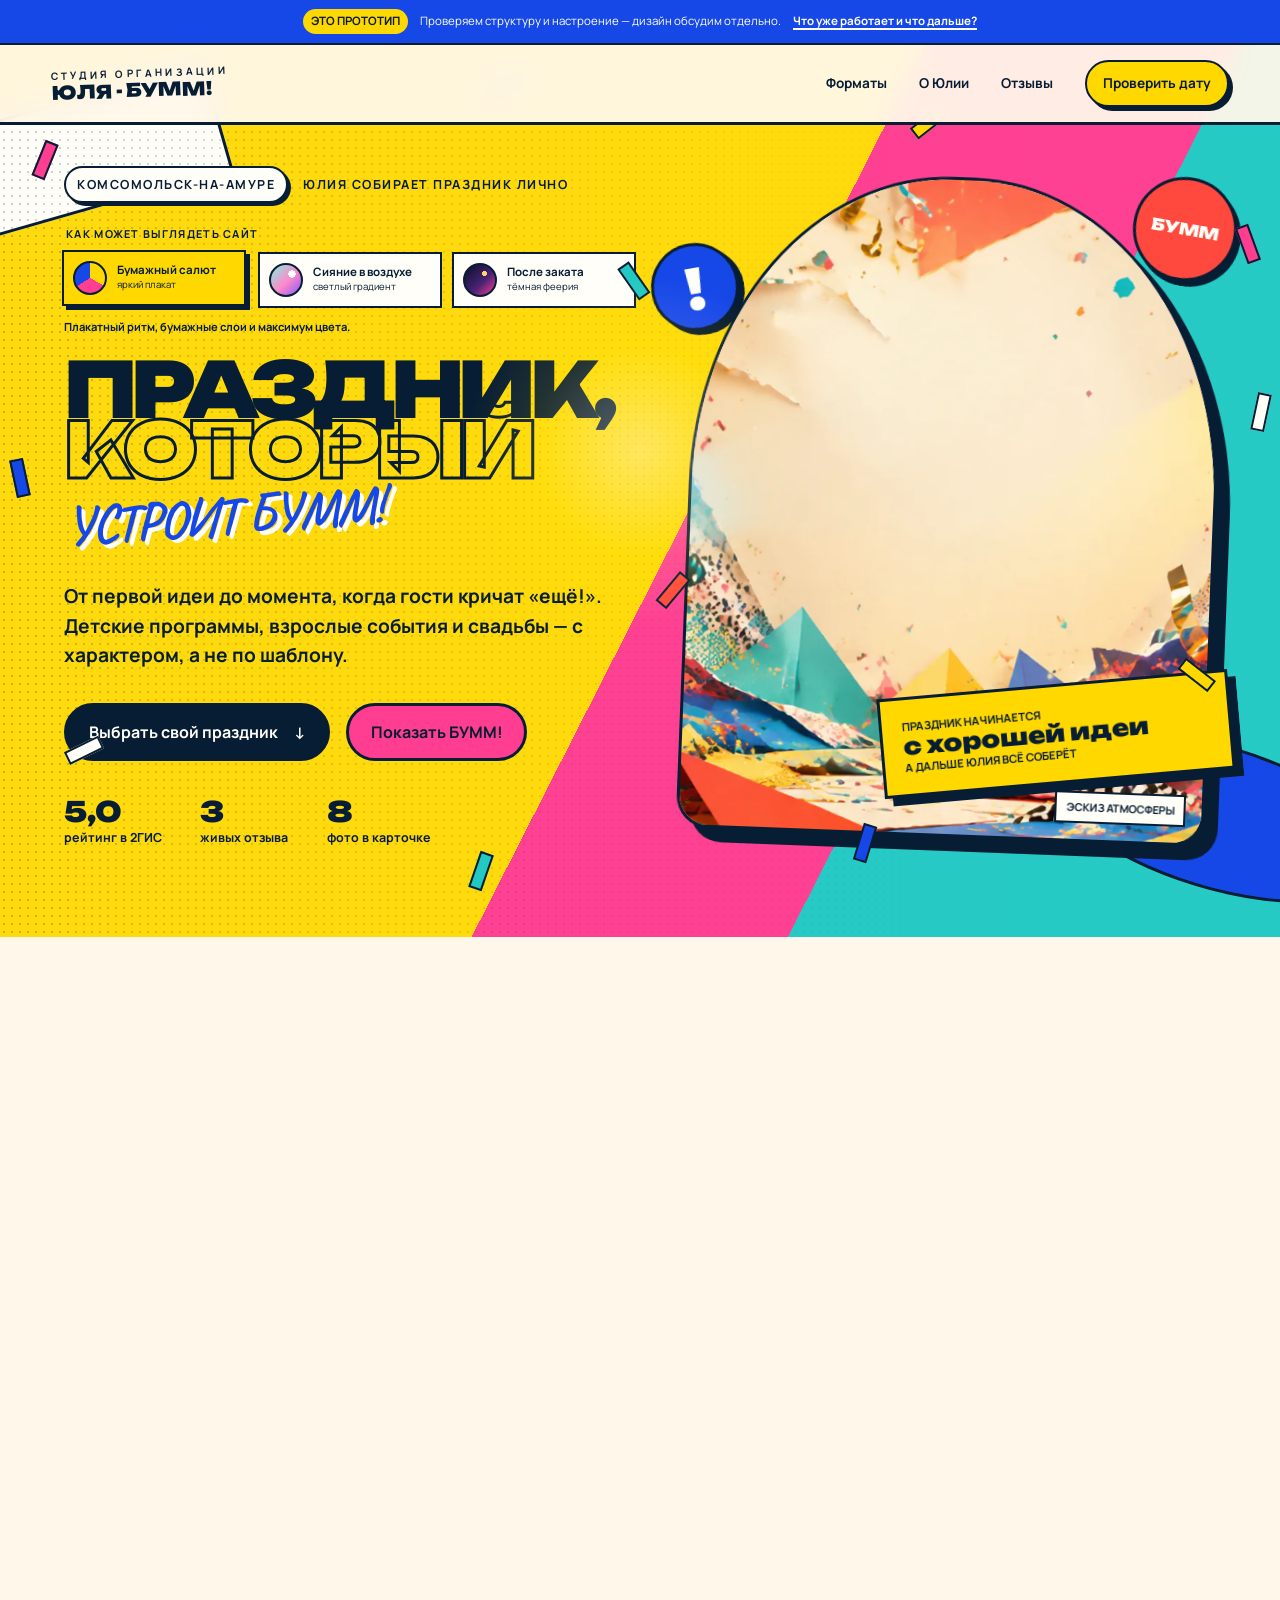
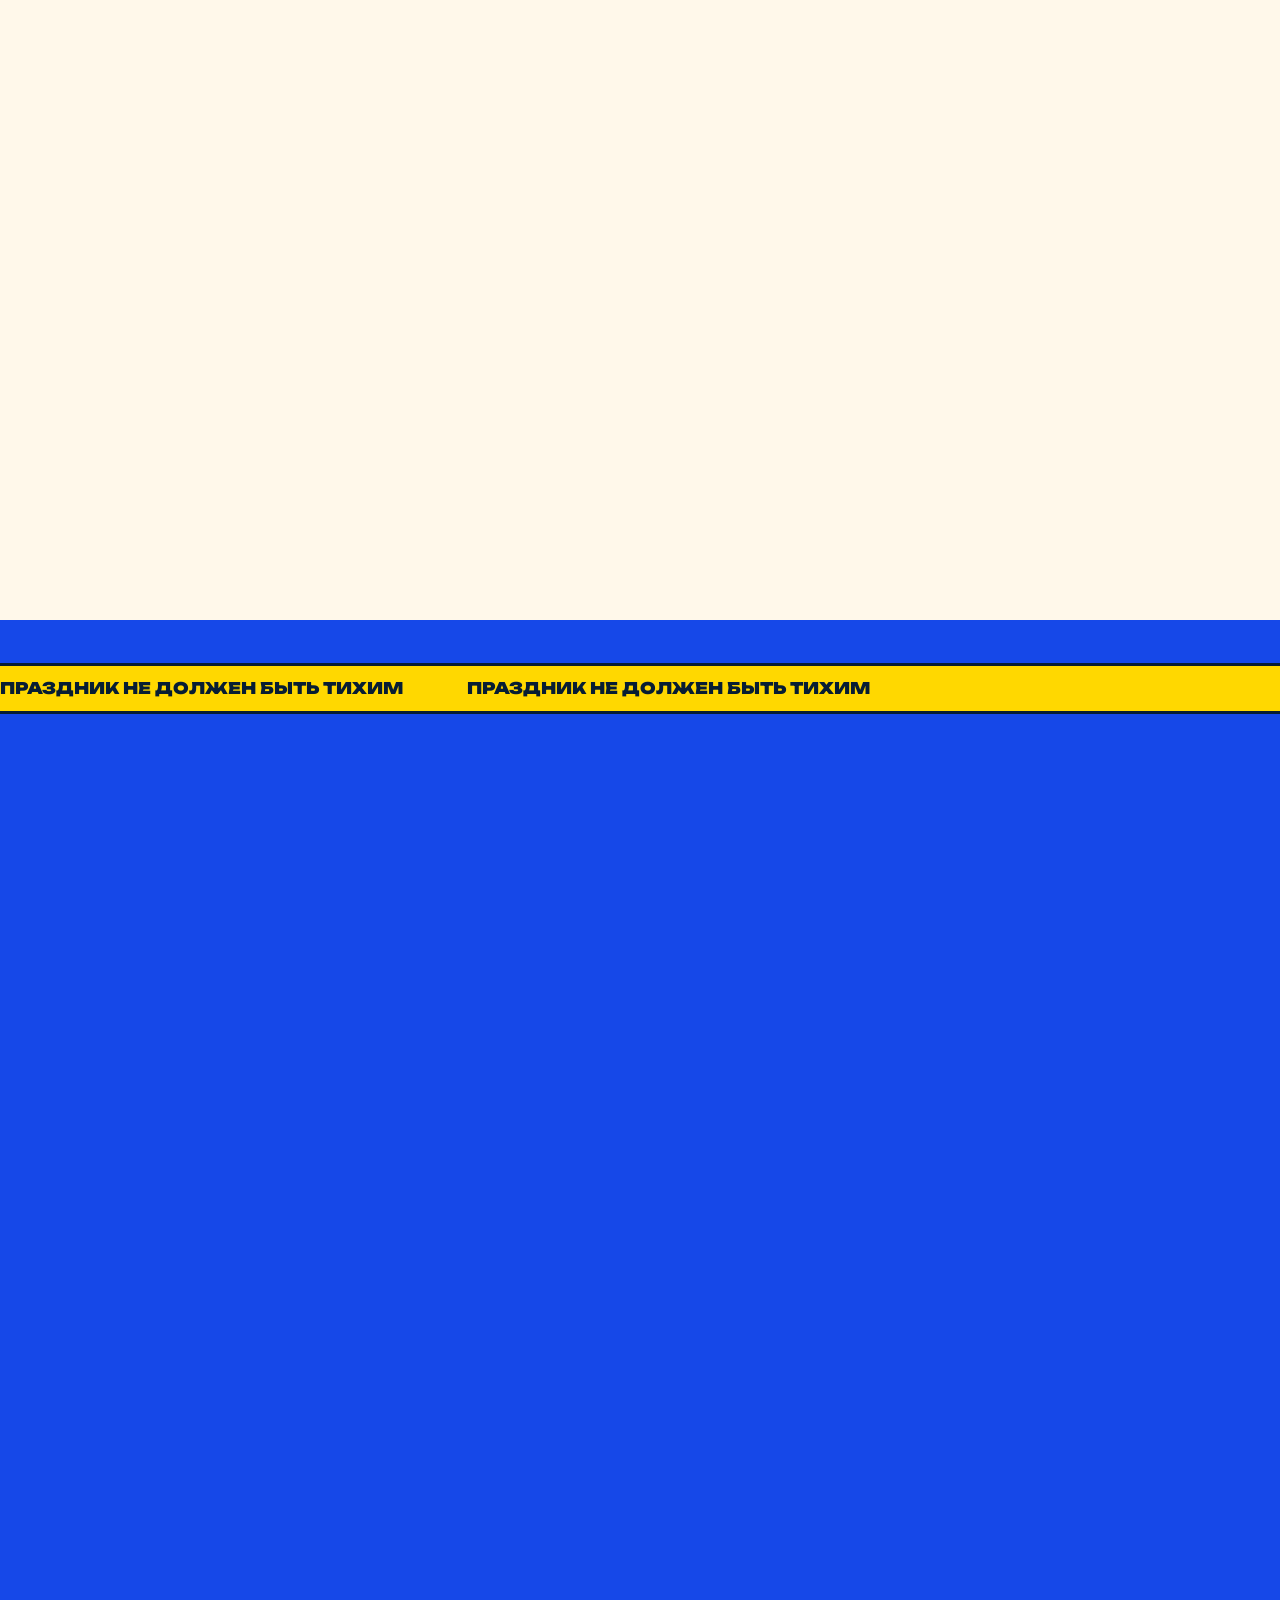
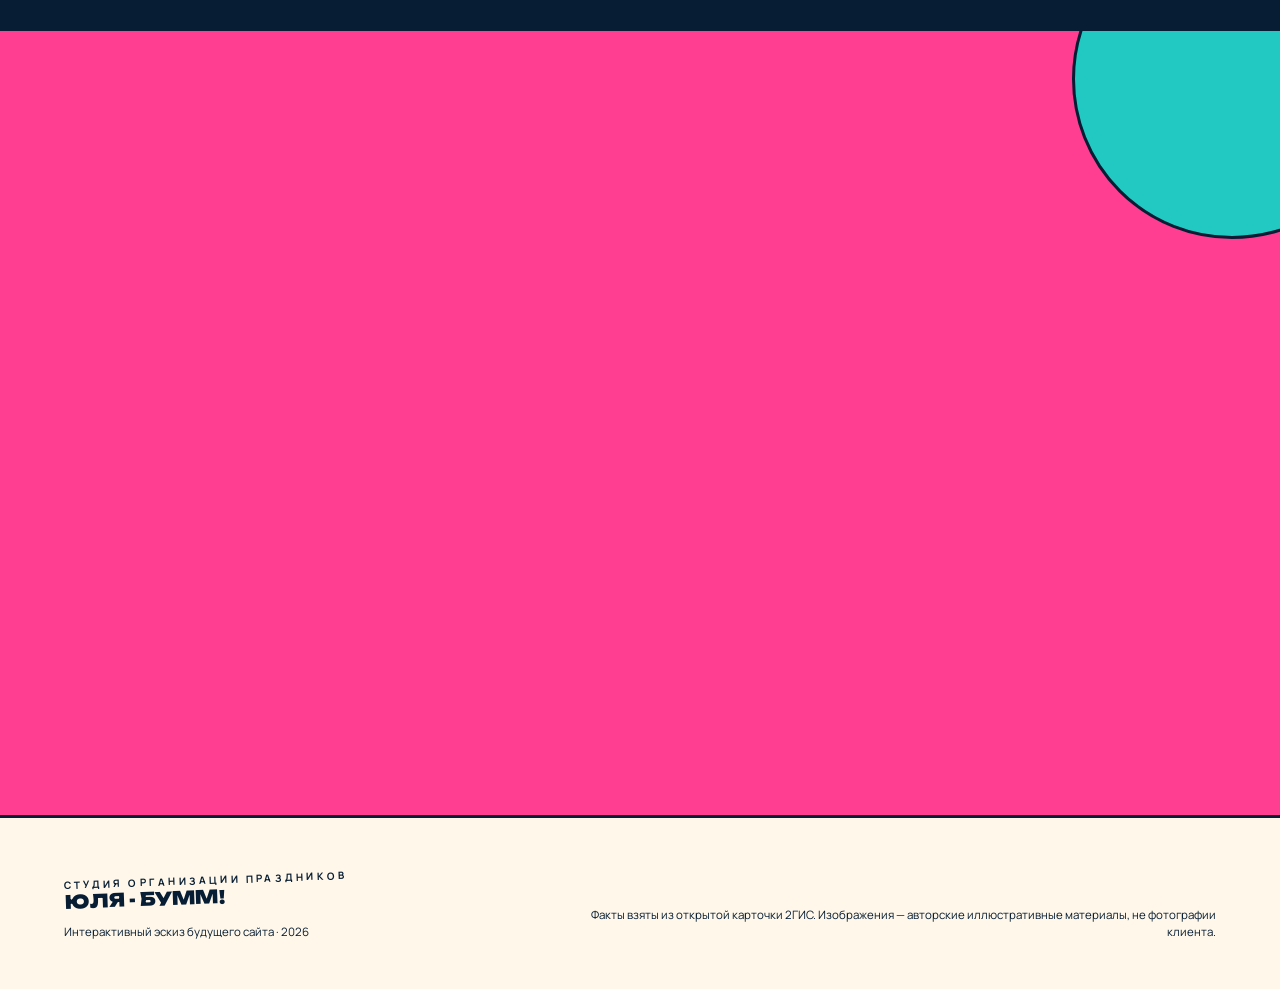
==== julia-site-preview.html @ 2442c6d6 "docs: include named prototype source" ====
<!doctype html>
<html lang="ru">
<head>
  <meta charset="utf-8">
  <meta name="viewport" content="width=device-width, initial-scale=1">
  <meta name="description" content="Яркий интерактивный эскиз сайта студии организации праздников «Юля - Бумм!» в Комсомольске-на-Амуре.">
  <meta name="theme-color" content="#ffd800">
  <meta http-equiv="Content-Security-Policy" content="default-src 'self'; script-src 'self'; style-src 'self'; img-src 'self' data:; font-src 'self'; connect-src 'none'; object-src 'none'; base-uri 'none'; form-action 'none'">
  <title>Юля - Бумм! — интерактивный эскиз сайта</title>
  <link rel="icon" href="assets/images/favicon.svg" type="image/svg+xml">
  <link rel="stylesheet" href="assets/site-preview.css">
  <script src="assets/site-preview.js" defer></script>
</head>
<body data-theme="boom">
  <a class="skip-link" href="#main">К содержанию</a>
  <div class="cursor-light" aria-hidden="true"></div>

  <aside class="prototype-ribbon" aria-label="Статус проекта">
    <strong>Это прототип</strong>
    <span>Проверяем структуру и настроение — дизайн обсудим отдельно.</span>
    <button type="button" data-prototype-open>Что уже работает и что дальше?</button>
  </aside>

  <header class="site-header" data-header>
    <a class="wordmark" href="#top" aria-label="Юля - Бумм! — на главную">
      <span>СТУДИЯ ОРГАНИЗАЦИИ</span>
      <strong>ЮЛЯ - БУММ!</strong>
    </a>
    <button class="menu-toggle" type="button" aria-expanded="false" aria-controls="site-menu" data-menu-toggle>
      <span class="menu-toggle-label">Меню</span>
      <span class="menu-toggle-icon" aria-hidden="true"></span>
    </button>
    <nav class="site-nav" id="site-menu" aria-label="Основное меню" data-menu>
      <a href="#formats">Форматы</a>
      <a href="#julia">О Юлии</a>
      <a href="#reviews">Отзывы</a>
      <a class="nav-cta" href="#request">Проверить дату</a>
    </nav>
  </header>

  <main id="main">
    <section class="hero" id="top" aria-labelledby="page-title">
      <div class="hero-noise" aria-hidden="true"></div>
      <div class="ambient-confetti" aria-hidden="true">
        <i></i><i></i><i></i><i></i><i></i><i></i><i></i><i></i><i></i><i></i><i></i><i></i>
      </div>
      <div class="hero-copy">
        <p class="eyebrow"><span>Комсомольск-на-Амуре</span> Юлия собирает праздник лично</p>
        <fieldset class="style-picker" aria-describedby="style-picker-note">
          <legend>Как может выглядеть сайт</legend>
          <div class="style-picker-buttons">
            <button type="button" data-theme-choice="boom" aria-pressed="true">
              <i class="style-swatch style-swatch-boom" aria-hidden="true"></i>
              <span><b>Бумажный салют</b><small>яркий плакат</small></span>
            </button>
            <button type="button" data-theme-choice="aurora" aria-pressed="false">
              <i class="style-swatch style-swatch-aurora" aria-hidden="true"></i>
              <span><b>Сияние в воздухе</b><small>светлый градиент</small></span>
            </button>
            <button type="button" data-theme-choice="midnight" aria-pressed="false">
              <i class="style-swatch style-swatch-midnight" aria-hidden="true"></i>
              <span><b>После заката</b><small>тёмная феерия</small></span>
            </button>
          </div>
          <p id="style-picker-note" data-theme-note>Плакатный ритм, бумажные слои и максимум цвета.</p>
        </fieldset>
        <h1 id="page-title">
          <span>Праздник,</span>
          <span class="hero-outline">который</span>
          <em>устроит БУММ!</em>
        </h1>
        <p class="hero-lead">От первой идеи до момента, когда гости кричат «ещё!». Детские программы, взрослые события и свадьбы — с характером, а не по шаблону.</p>
        <div class="hero-actions">
          <a class="button button-dark" href="#formats">Выбрать свой праздник <span aria-hidden="true">↓</span></a>
          <button class="button button-pop" type="button" data-confetti>Показать БУММ!</button>
        </div>
        <dl class="hero-proof" aria-label="Коротко о студии">
          <div><dt>5,0</dt><dd>рейтинг в 2ГИС</dd></div>
          <div><dt>3</dt><dd>живых отзыва</dd></div>
          <div><dt>8</dt><dd>фото в карточке</dd></div>
        </dl>
      </div>

      <div class="hero-stage tilt" aria-label="Визуальный образ будущего сайта">
        <div class="hero-image-wrap">
          <img src="assets/images/celebration-hero.webp" alt="Яркая авторская композиция с конфетти, светом и праздничными декорациями" width="1800" height="1000" fetchpriority="high">
          <span class="photo-note">эскиз атмосферы</span>
        </div>
        <div class="burst burst-one" aria-hidden="true">!</div>
        <div class="burst burst-two" aria-hidden="true">БУММ</div>
        <div class="ticket">
          <span>Праздник начинается</span>
          <strong>с хорошей идеи</strong>
          <small>а дальше Юлия всё соберёт</small>
        </div>
      </div>
    </section>

    <section class="party-lab section-pad" id="formats" aria-labelledby="formats-title">
      <div class="section-intro reveal">
        <p class="chapter">01 / Один простой выбор</p>
        <h2 id="formats-title">Что <em>празднуем?</em></h2>
        <p>Не нужно изучать бесконечный каталог. Сначала выбираем повод — и сразу видим подходящий сценарий.</p>
      </div>

      <div class="party-tabs reveal" role="tablist" aria-label="Выберите формат события">
        <button id="tab-kids" type="button" role="tab" aria-selected="true" aria-controls="party-panel" data-party="kids">Детский праздник</button>
        <button id="tab-adults" type="button" role="tab" aria-selected="false" aria-controls="party-panel" data-party="adults">Взрослое событие</button>
        <button id="tab-wedding" type="button" role="tab" aria-selected="false" aria-controls="party-panel" data-party="wedding">Свадьба</button>
      </div>

      <article class="party-panel reveal" id="party-panel" role="tabpanel" tabindex="0" aria-labelledby="tab-kids">
        <div class="party-visual tilt">
          <img data-party-image src="assets/images/feature-catalogs-programs.webp" alt="Три сказочные сцены праздничных программ для детей" width="1200" height="800" loading="lazy">
          <span class="scribble" data-party-sticker>Вау с первой минуты</span>
        </div>
        <div class="party-copy">
          <p class="party-number" aria-hidden="true">01</p>
          <p class="eyebrow" data-party-kicker>Для детей и подростков</p>
          <h3 data-party-title>Герой приходит — комната меняется</h3>
          <p data-party-text>Подберём образ и программу под возраст, пространство и темперамент компании. В отзывах особенно вспоминают энергичную программу с Соником и появление Бамблби.</p>
          <ul data-party-list>
            <li>аниматор и персонаж</li>
            <li>игровой сценарий</li>
            <li>фото живых эмоций</li>
          </ul>
          <a class="text-link" href="#request">Хочу обсудить такой праздник <span aria-hidden="true">↗</span></a>
        </div>
      </article>
    </section>

    <section class="formats section-pad" aria-labelledby="services-title">
      <div class="tape tape-blue" aria-hidden="true"><span>ПРАЗДНИК НЕ ДОЛЖЕН БЫТЬ ТИХИМ</span><span>ПРАЗДНИК НЕ ДОЛЖЕН БЫТЬ ТИХИМ</span></div>
      <div class="section-intro reveal">
        <p class="chapter">02 / Можно начать отсюда</p>
        <h2 id="services-title">Три входа. <em>Один БУММ.</em></h2>
      </div>
      <div class="format-grid">
        <article class="format-card format-card-blue reveal">
          <span class="format-index">А</span>
          <p class="format-label">Детям и подросткам</p>
          <h3>Анимационные программы</h3>
          <p>Персонажи, игры и динамика, которую подстраивают под возраст и компанию.</p>
          <a href="#request" aria-label="Обсудить анимационную программу">Обсудить <span aria-hidden="true">→</span></a>
        </article>
        <article class="format-card format-card-pink reveal">
          <span class="format-index">Б</span>
          <p class="format-label">Взрослым</p>
          <h3>Дни рождения и события</h3>
          <p>Атмосфера, ведущий, фотозона, развлечения — всё складывается вокруг ваших гостей.</p>
          <a href="#request" aria-label="Обсудить взрослое событие">Обсудить <span aria-hidden="true">→</span></a>
        </article>
        <article class="format-card format-card-yellow reveal">
          <span class="format-index">В</span>
          <p class="format-label">Для двоих и семьи</p>
          <h3>Свадьбы и регистрации</h3>
          <p>Организация с нуля, детали по референсам и спокойствие в день события.</p>
          <a href="#request" aria-label="Обсудить свадьбу или регистрацию">Обсудить <span aria-hidden="true">→</span></a>
        </article>
      </div>
    </section>

    <section class="spotlight section-pad" aria-labelledby="mimes-title">
      <div class="spotlight-art reveal tilt">
        <img src="assets/images/feature-mimes.webp" alt="Два мима встречают гостей в ярком праздничном пространстве" width="1536" height="1024" loading="lazy">
        <span class="spotlight-caption">здесь появятся реальные кадры Юлии</span>
      </div>
      <div class="spotlight-copy reveal">
        <p class="chapter">Уже есть в публичном прайсе</p>
        <h2 id="mimes-title">Гости ещё заходят — <em>шоу уже началось</em></h2>
        <p>Мимы встречают гостей, задают настроение и превращают ожидание начала в часть события.</p>
        <div class="price-tag" aria-label="Стоимость от восьми до десяти тысяч рублей">
          <span>Мимы · атмосферные артисты</span>
          <strong>8–10 тыс.</strong>
        </div>
        <small>Цена взята из карточки 2ГИС и не является публичной офертой.</small>
        <a class="button button-light" href="#request">Спросить про мимов</a>
      </div>
    </section>

    <section class="julia section-pad" id="julia" aria-labelledby="julia-title">
      <div class="julia-copy reveal">
        <p class="chapter">03 / Человек за праздником</p>
        <h2 id="julia-title">Юлия держит детали. <em>Вы проживаете момент.</em></h2>
        <p class="julia-lead">По отзывам клиентов, Юлия помогает собрать событие от первой идеи: подобрать площадку и оформление, развлечения и команду — а в важный день оставить заказчику только приятное волнение.</p>
        <div class="julia-tags" aria-label="Направления работы">
          <span>детские праздники</span>
          <span>свадьбы</span>
          <span>выездные регистрации</span>
          <span>взрослые события</span>
        </div>
      </div>
      <figure class="julia-photo reveal tilt">
        <img src="assets/images/feature-trust-people.webp" alt="Иллюстративный коллаж команды организаторов и артистов" width="1200" height="800" loading="lazy">
        <figcaption>В финальном сайте этот кадр заменим настоящей фотографией Юлии и команды.</figcaption>
      </figure>
    </section>

    <section class="reviews section-pad" id="reviews" aria-labelledby="reviews-title">
      <div class="reviews-head reveal">
        <p class="chapter">04 / Говорят гости</p>
        <h2 id="reviews-title"><span>5,0</span> — когда всё сложилось</h2>
        <a class="text-link" href="https://2gis.ru/komsomolsk-on-amur/search/%D0%9E%D1%80%D0%B3%D0%B0%D0%BD%D0%B8%D0%B7%D0%B0%D1%86%D0%B8%D1%8F%20%D0%B4%D0%B5%D1%82%D1%81%D0%BA%D0%B8%D1%85%20%D0%BF%D1%80%D0%B0%D0%B7%D0%B4%D0%BD%D0%B8%D0%BA%D0%BE%D0%B2/attributeId/70000201006748186/firm/70000001116105078/137.077978%2C50.58515?m=137.07716%2C50.58533%2F18.51" target="_blank" rel="noreferrer">Открыть карточку в 2ГИС <span aria-hidden="true">↗</span></a>
      </div>
      <div class="review-track">
        <blockquote class="review review-yellow reveal">
          <p>Юлия помогла собрать юбилей целиком: от фотозоны и угощения до развлечений. Получилось душевно и необычно.</p>
          <footer>Пересказ отзыва Валентины · август 2026</footer>
        </blockquote>
        <blockquote class="review review-cyan reveal">
          <p>На детском празднике были вовлечены и дети, и взрослые. Особенно запомнились Соник и Бамблби.</p>
          <footer>Пересказ отзыва Елены · август 2026</footer>
        </blockquote>
        <blockquote class="review review-pink reveal">
          <p>Свадьбу организовали с нуля и внимательно собрали детали по референсам — ожидание совпало с реальностью.</p>
          <footer>Пересказ отзыва Марии · август 2026</footer>
        </blockquote>
      </div>
    </section>

    <section class="request section-pad" id="request" aria-labelledby="request-title">
      <div class="request-copy reveal">
        <p class="chapter">Финал — без длинной анкеты</p>
        <h2 id="request-title">Есть дата? <em>Давайте устроим БУММ!</em></h2>
        <p>Четыре коротких поля — и Юлия уже понимает, с чего начать разговор.</p>
        <address>
          <strong>«Юля - Бумм!»</strong><br>
          Студия организации праздников<br>
          Советская улица, 5 · 2 этаж<br>
          Комсомольск-на-Амуре<br>
          <span>Приём по предварительной записи</span>
        </address>
      </div>

      <form class="request-form reveal" data-request-form>
        <div class="field field-wide">
          <label for="request-event">Что празднуем?</label>
          <select id="request-event" name="event" required>
            <option value="">Выберите событие</option>
            <option>Детский праздник</option>
            <option>День рождения или взрослое событие</option>
            <option>Свадьба или выездная регистрация</option>
            <option>Другое событие</option>
          </select>
        </div>
        <div class="field">
          <label for="request-date">Когда?</label>
          <input id="request-date" name="date" type="date" required>
        </div>
        <div class="field">
          <label for="request-name">Как вас зовут?</label>
          <input id="request-name" name="name" type="text" autocomplete="name" placeholder="Имя" minlength="2" maxlength="80" required>
        </div>
        <div class="field field-wide">
          <label for="request-contact">Куда ответить?</label>
          <input id="request-contact" name="contact" type="text" autocomplete="tel" placeholder="Телефон или мессенджер" minlength="5" maxlength="120" required>
        </div>
        <button class="submit-boom field-wide" type="submit">
          <span>Показать, как отправится заявка</span>
          <b aria-hidden="true">БУММ!</b>
        </button>
        <p class="form-note field-wide">Это интерактивный эскиз: данные никуда не отправляются. Рабочий контакт подключим после согласования.</p>
      </form>
    </section>
  </main>

  <footer class="site-footer">
    <div>
      <a class="wordmark wordmark-footer" href="#top"><span>СТУДИЯ ОРГАНИЗАЦИИ ПРАЗДНИКОВ</span><strong>ЮЛЯ - БУММ!</strong></a>
      <p>Интерактивный эскиз будущего сайта · 2026</p>
    </div>
    <p>Факты взяты из открытой карточки 2ГИС. Изображения — авторские иллюстративные материалы, не фотографии клиента.</p>
  </footer>

  <dialog class="success-dialog" data-success-dialog aria-labelledby="success-title">
    <button class="dialog-close" type="button" aria-label="Закрыть" data-dialog-close>×</button>
    <span class="dialog-burst" aria-hidden="true">БУММ!</span>
    <h2 id="success-title">Вот так заявка прилетит Юлии</h2>
    <p data-success-text></p>
    <p class="dialog-note">Сейчас это демонстрация — отправки нет. После подключения контакта здесь будет настоящее подтверждение.</p>
    <button class="button button-dark" type="button" data-dialog-done>Понятно, класс!</button>
  </dialog>

  <dialog class="prototype-dialog" data-prototype-dialog aria-labelledby="prototype-title">
    <button class="dialog-close" type="button" aria-label="Закрыть пояснение о прототипе" data-prototype-close>×</button>
    <p class="prototype-kicker">Чтобы было с чего начать разговор</p>
    <h2 id="prototype-title">Это не готовый сайт. Это <em>живой прототип.</em></h2>
    <p class="prototype-main-note"><strong>Самое главное:</strong> дизайн, шрифты, цвета, фотографии и форма кнопок ещё будут обсуждаться отдельно. Пока придерживаемся этих трёх праздничных направлений, чтобы смотреть не на пустой лист, а на понятные работающие примеры.</p>
    <div class="prototype-columns">
      <section aria-labelledby="prototype-ready-title">
        <h3 id="prototype-ready-title">Уже можно попробовать</h3>
        <ul>
          <li>три разных арт-направления;</li>
          <li>выбор формата праздника;</li>
          <li>основные услуги, история Юлии и отзывы;</li>
          <li>адаптивное меню и анимации;</li>
          <li>пример короткой заявки.</li>
        </ul>
      </section>
      <section aria-labelledby="prototype-next-title">
        <h3 id="prototype-next-title">Ещё нужно сделать</h3>
        <ul>
          <li>настоящие логотип, фотографии и тексты Юлии;</li>
          <li>каталог артистов и профили каждого артиста;</li>
          <li>каталог программ и полные карточки услуг;</li>
          <li>живой календарь свободных дат;</li>
          <li>рабочая отправка заявок и подключение мессенджеров;</li>
          <li>административная панель, аналитика и SEO.</li>
        </ul>
      </section>
    </div>
    <button class="button button-dark prototype-continue" type="button" data-prototype-continue>Понятно — смотреть прототип</button>
  </dialog>
</body>
</html>
---- assets/site-preview.css ----
@font-face {
  font-family: 'Boom Display';
  src: url('./fonts/unbounded-900.ttf') format('truetype');
  font-weight: 900;
  font-style: normal;
  font-display: swap;
}

@font-face {
  font-family: 'Boom Sans';
  src: url('./fonts/manrope-400.ttf') format('truetype');
  font-weight: 400;
  font-style: normal;
  font-display: swap;
}

@font-face {
  font-family: 'Boom Sans';
  src: url('./fonts/manrope-700.ttf') format('truetype');
  font-weight: 700;
  font-style: normal;
  font-display: swap;
}

@font-face {
  font-family: 'Boom Hand';
  src: url('./fonts/caveat-700.ttf') format('truetype');
  font-weight: 700;
  font-style: normal;
  font-display: swap;
}

@font-face {
  font-family: 'Boom Serif';
  src: url('./fonts/cormorant-700.ttf') format('truetype');
  font-weight: 700;
  font-style: normal;
  font-display: swap;
}

:root {
  --ink: #071d33;
  --paper: #fff8ea;
  --yellow: #ffd800;
  --pink: #ff3d91;
  --red: #ff493f;
  --blue: #1648e8;
  --cyan: #22c9c3;
  --white: #fffef8;
  --line: 3px solid var(--ink);
  --shadow: 8px 8px 0 var(--ink);
  --container: 92rem;
  --notice-height: 2.8rem;
  color-scheme: light;
}

*,
*::before,
*::after {
  box-sizing: border-box;
}

html {
  scroll-behavior: smooth;
  scroll-padding-top: 6rem;
  overflow-x: hidden;
}

body {
  margin: 0;
  min-width: 20rem;
  overflow-x: hidden;
  color: var(--ink);
  background: var(--paper);
  font-family: 'Boom Sans', 'Segoe UI', sans-serif;
  font-size: 1rem;
  line-height: 1.55;
  text-rendering: optimizeLegibility;
  transition: color 480ms ease, background-color 480ms ease;
}

body.menu-open {
  overflow: hidden;
}

button,
input,
select {
  color: inherit;
  font: inherit;
}

button,
a {
  -webkit-tap-highlight-color: transparent;
}

button {
  cursor: pointer;
}

a {
  color: inherit;
}

img {
  display: block;
  max-width: 100%;
}

:focus-visible {
  outline: 4px solid var(--white);
  box-shadow: 0 0 0 7px var(--ink);
  outline-offset: 3px;
}

.skip-link {
  position: fixed;
  z-index: 999;
  top: 1rem;
  left: 1rem;
  padding: 0.8rem 1rem;
  border: var(--line);
  background: var(--white);
  font-weight: 700;
  transform: translateY(-180%);
}

.skip-link:focus {
  transform: none;
}

.cursor-light {
  position: fixed;
  z-index: 150;
  top: 0;
  left: 0;
  width: 22rem;
  height: 22rem;
  border-radius: 50%;
  background: radial-gradient(circle, rgba(255,255,255,0.34), rgba(255,216,0,0.12) 42%, transparent 70%);
  pointer-events: none;
  transform: translate3d(calc(var(--pointer-x, 50vw) - 50%), calc(var(--pointer-y, 50vh) - 50%), 0);
  mix-blend-mode: screen;
  transition: opacity 180ms ease;
}

.prototype-ribbon {
  position: fixed;
  z-index: 120;
  top: 0;
  left: 0;
  display: flex;
  width: 100%;
  height: var(--notice-height);
  align-items: center;
  justify-content: center;
  gap: 0.75rem;
  padding: 0.35rem clamp(1rem, 4vw, 4.5rem);
  border-bottom: 2px solid var(--ink);
  color: var(--white);
  background: var(--blue);
  font-size: 0.72rem;
  text-align: center;
}

.prototype-ribbon strong {
  padding: 0.2rem 0.5rem;
  border-radius: 999px;
  color: var(--ink);
  background: var(--yellow);
  text-transform: uppercase;
}

.prototype-ribbon button {
  padding: 0;
  border: 0;
  color: inherit;
  background: transparent;
  font-weight: 700;
  text-decoration: underline;
  text-decoration-thickness: 2px;
  text-underline-offset: 0.2rem;
}

.site-header {
  position: fixed;
  z-index: 100;
  top: var(--notice-height);
  left: 0;
  display: flex;
  width: 100%;
  min-height: 5rem;
  align-items: center;
  justify-content: space-between;
  gap: 2rem;
  padding: 0.65rem clamp(1rem, 4vw, 4.5rem);
  border-bottom: var(--line);
  background: rgba(255,248,234,0.94);
  backdrop-filter: blur(12px);
  transition: box-shadow 180ms ease, background-color 180ms ease;
}

.site-header.is-scrolled {
  background: rgba(255,248,234,0.98);
  box-shadow: 0 5px 0 rgba(7,29,51,0.14);
}

.wordmark {
  display: inline-flex;
  flex-direction: column;
  text-decoration: none;
  transform: rotate(-2deg);
}

.wordmark span {
  font-size: 0.63rem;
  font-weight: 700;
  letter-spacing: 0.32em;
}

.wordmark strong {
  font-family: 'Boom Display', sans-serif;
  font-size: clamp(0.8rem, 1.45vw, 1.2rem);
  line-height: 1;
}

.site-nav {
  display: flex;
  align-items: center;
  gap: clamp(1rem, 2.5vw, 2.5rem);
}

.site-nav a {
  font-size: 0.85rem;
  font-weight: 700;
  text-decoration: none;
}

.site-nav a:not(.nav-cta):hover {
  text-decoration: underline;
  text-decoration-thickness: 3px;
  text-underline-offset: 0.35rem;
}

.nav-cta {
  padding: 0.7rem 1rem;
  border: 2px solid var(--ink);
  border-radius: 999px;
  background: var(--yellow);
  box-shadow: 4px 4px 0 var(--ink);
}

.menu-toggle {
  display: none;
  border: 0;
  background: transparent;
  font-weight: 700;
}

.hero {
  position: relative;
  isolation: isolate;
  display: grid;
  min-height: min(62rem, 100svh);
  grid-template-columns: minmax(0, 1.04fr) minmax(22rem, 0.96fr);
  gap: clamp(1.5rem, 4vw, 5rem);
  align-items: center;
  padding: clamp(10rem, 13vw, 12rem) clamp(1rem, 5vw, 5.5rem) clamp(4rem, 7vw, 7rem);
  overflow: hidden;
  background:
    linear-gradient(117deg, rgba(255,216,0,0.95) 0 54%, rgba(255,61,145,0.98) 54% 72%, rgba(34,201,195,0.98) 72%);
}

.hero::before,
.hero::after {
  position: absolute;
  z-index: -1;
  content: '';
  border: var(--line);
  background: var(--white);
}

.hero::before {
  top: 11%;
  left: -6rem;
  width: 20rem;
  height: 7rem;
  transform: rotate(-16deg);
}

.hero::after {
  right: -7rem;
  bottom: 3rem;
  width: 22rem;
  height: 9rem;
  border-radius: 50%;
  background: var(--blue);
  transform: rotate(17deg);
}

.hero-noise {
  position: absolute;
  z-index: -1;
  inset: 0;
  opacity: 0.22;
  background-image: radial-gradient(var(--ink) 0.7px, transparent 0.8px);
  background-size: 8px 8px;
  mask-image: linear-gradient(to right, #000, transparent 78%);
}

.ambient-confetti {
  position: absolute;
  inset: 0;
  pointer-events: none;
}

.hero-copy {
  position: relative;
  z-index: 2;
}

.eyebrow,
.chapter {
  margin: 0 0 1rem;
  font-size: 0.78rem;
  font-weight: 700;
  letter-spacing: 0.12em;
  text-transform: uppercase;
}

.hero .eyebrow span {
  display: inline-block;
  margin: 0 0.65rem 0.45rem 0;
  padding: 0.42rem 0.7rem;
  border: 2px solid var(--ink);
  border-radius: 999px;
  background: var(--white);
  box-shadow: 3px 3px 0 var(--ink);
}

.style-picker {
  max-width: 45rem;
  margin: 0 0 1.5rem;
  padding: 0;
  border: 0;
}

.style-picker legend {
  margin-bottom: 0.55rem;
  font-size: 0.68rem;
  font-weight: 700;
  letter-spacing: 0.12em;
  text-transform: uppercase;
}

.style-picker-buttons {
  display: grid;
  grid-template-columns: repeat(3, minmax(0, 1fr));
  gap: 0.6rem;
}

.style-picker-buttons button {
  display: grid;
  min-width: 0;
  grid-template-columns: 2.2rem minmax(0, 1fr);
  gap: 0.55rem;
  align-items: center;
  padding: 0.55rem;
  border: 2px solid var(--ink);
  background: var(--white);
  text-align: left;
  transition: transform 180ms ease, box-shadow 180ms ease, background-color 280ms ease;
}

.style-picker-buttons button[aria-pressed="true"] {
  background: var(--yellow);
  box-shadow: 4px 4px 0 var(--ink);
  transform: translate(-2px, -2px);
}

.style-swatch {
  display: block;
  width: 2.15rem;
  height: 2.15rem;
  border: 2px solid var(--ink);
  border-radius: 50%;
}

.style-swatch-boom {
  background: conic-gradient(var(--yellow) 0 33%, var(--pink) 33% 66%, var(--blue) 66%);
}

.style-swatch-aurora {
  background: radial-gradient(circle at 70% 30%, #fff 0 12%, transparent 13%), linear-gradient(135deg, #87f0e5, #ff87c8 55%, #805bff);
}

.style-swatch-midnight {
  background: radial-gradient(circle at 65% 28%, #ffd46e 0 8%, transparent 9%), linear-gradient(135deg, #061027, #492373 58%, #ff3d91);
}

.style-picker-buttons b,
.style-picker-buttons small {
  display: block;
  overflow: hidden;
  text-overflow: ellipsis;
}

.style-picker-buttons b {
  font-size: 0.72rem;
  line-height: 1.15;
}

.style-picker-buttons small {
  margin-top: 0.14rem;
  font-size: 0.6rem;
  white-space: nowrap;
}

.style-picker > p {
  margin: 0.65rem 0 0;
  font-size: 0.7rem;
  font-weight: 700;
}

.hero h1 {
  max-width: 12ch;
  margin: 0;
  font-family: 'Boom Display', sans-serif;
  font-size: clamp(3.8rem, 6vw, 7rem);
  line-height: 0.78;
  letter-spacing: -0.075em;
  text-transform: uppercase;
}

.hero h1 > span,
.hero h1 > em {
  display: block;
}

.hero-outline {
  color: transparent;
  -webkit-text-stroke: 3px var(--ink);
}

.hero h1 em {
  width: max-content;
  max-width: 100%;
  padding: 0.22em 0.08em 0.16em 0;
  color: var(--blue);
  font-family: 'Boom Hand', cursive;
  font-size: 0.69em;
  font-style: normal;
  letter-spacing: -0.04em;
  line-height: 0.92;
  text-shadow: 4px 4px 0 var(--white);
  transform: rotate(-4deg);
}

.hero-lead {
  max-width: 41rem;
  margin: 2.1rem 0 0;
  font-size: clamp(1.06rem, 1.5vw, 1.3rem);
  font-weight: 700;
}

.hero-actions {
  display: flex;
  flex-wrap: wrap;
  gap: 1rem;
  margin-top: 2rem;
}

.button {
  display: inline-flex;
  min-height: 3.5rem;
  align-items: center;
  justify-content: center;
  gap: 1rem;
  padding: 0.85rem 1.35rem;
  border: var(--line);
  border-radius: 999px;
  font-weight: 700;
  text-align: center;
  text-decoration: none;
  transition: transform 160ms ease, box-shadow 160ms ease, background-color 160ms ease;
}

.button:hover {
  transform: translate(-3px, -3px);
  box-shadow: 6px 6px 0 var(--ink);
}

.button-dark {
  color: var(--white);
  background: var(--ink);
}

.button-pop {
  background: var(--pink);
}

.button-light {
  margin-top: 1.5rem;
  background: var(--white);
}

.hero-proof {
  display: flex;
  flex-wrap: wrap;
  gap: clamp(1.5rem, 3vw, 3rem);
  margin: 2.3rem 0 0;
}

.hero-proof div {
  display: grid;
  gap: 0.1rem;
}

.hero-proof dt {
  font-family: 'Boom Display', sans-serif;
  font-size: clamp(1.5rem, 2.2vw, 2.3rem);
  line-height: 1;
}

.hero-proof dd {
  margin: 0;
  font-size: 0.78rem;
  font-weight: 700;
}

.hero-stage {
  position: relative;
  z-index: 1;
  transform-style: preserve-3d;
}

.hero-image-wrap {
  position: relative;
  overflow: hidden;
  aspect-ratio: 4 / 5;
  border: var(--line);
  border-radius: 48% 48% 2rem 2rem;
  background: var(--white);
  box-shadow: 14px 14px 0 var(--ink);
  transform: rotate(2.2deg);
}

.hero-image-wrap img {
  width: 100%;
  height: 100%;
  object-fit: cover;
  transform: scale(1.12);
}

.photo-note,
.spotlight-caption {
  position: absolute;
  right: 1rem;
  bottom: 1rem;
  padding: 0.35rem 0.6rem;
  border: 2px solid var(--ink);
  background: var(--white);
  font-size: 0.68rem;
  font-weight: 700;
  text-transform: uppercase;
}

.ticket {
  position: absolute;
  z-index: 4;
  right: -3%;
  bottom: 8%;
  display: flex;
  width: min(22rem, 82%);
  flex-direction: column;
  padding: 1.1rem 1.25rem;
  border: var(--line);
  background: var(--yellow);
  box-shadow: var(--shadow);
  transform: rotate(-5deg) translateZ(30px);
}

.ticket span,
.ticket small {
  font-size: 0.7rem;
  font-weight: 700;
  text-transform: uppercase;
}

.ticket strong {
  font-family: 'Boom Display', sans-serif;
  font-size: clamp(1rem, 1.8vw, 1.65rem);
  line-height: 1.05;
}

.burst {
  position: absolute;
  z-index: 5;
  display: grid;
  place-items: center;
  border: var(--line);
  border-radius: 50%;
  color: var(--white);
  font-family: 'Boom Display', sans-serif;
  box-shadow: 5px 5px 0 var(--ink);
}

.burst-one {
  top: 10%;
  left: -7%;
  width: 5.5rem;
  height: 5.5rem;
  background: var(--blue);
  font-size: 3.5rem;
  transform: rotate(-10deg);
}

.burst-two {
  top: 0;
  right: -4%;
  width: 6.5rem;
  height: 6.5rem;
  background: var(--red);
  font-size: 1rem;
  transform: rotate(10deg);
}

.ambient-confetti i,
.fly-confetti {
  position: absolute;
  z-index: 3;
  display: block;
  width: 0.85rem;
  height: 2.4rem;
  border: 2px solid var(--ink);
  background: var(--white);
  transform: rotate(var(--rotate, 18deg));
  pointer-events: none;
}

.ambient-confetti i:nth-child(1) { top: 15%; left: 3%; --rotate: 22deg; background: var(--pink); }
.ambient-confetti i:nth-child(2) { top: 28%; left: 49%; --rotate: -35deg; background: var(--cyan); }
.ambient-confetti i:nth-child(3) { top: 11%; left: 72%; --rotate: 52deg; background: var(--yellow); }
.ambient-confetti i:nth-child(4) { top: 78%; left: 6%; --rotate: 64deg; background: var(--white); }
.ambient-confetti i:nth-child(5) { top: 88%; left: 67%; --rotate: 17deg; background: var(--blue); }
.ambient-confetti i:nth-child(6) { top: 24%; right: 2%; --rotate: -20deg; background: var(--pink); }
.ambient-confetti i:nth-child(7) { top: 61%; left: 52%; --rotate: 40deg; background: var(--red); }
.ambient-confetti i:nth-child(8) { top: 7%; left: 39%; --rotate: 70deg; background: var(--white); }
.ambient-confetti i:nth-child(9) { top: 70%; right: 6%; --rotate: -52deg; background: var(--yellow); }
.ambient-confetti i:nth-child(10) { top: 91%; left: 37%; --rotate: 19deg; background: var(--cyan); }
.ambient-confetti i:nth-child(11) { top: 49%; left: 1%; --rotate: -12deg; background: var(--blue); }
.ambient-confetti i:nth-child(12) { top: 42%; right: 1%; --rotate: 12deg; background: var(--white); }

.section-pad {
  padding: clamp(5rem, 9vw, 9rem) clamp(1rem, 5vw, 5.5rem);
}

.section-intro {
  max-width: 72rem;
  margin-bottom: clamp(2.5rem, 5vw, 5rem);
}

.section-intro h2,
.spotlight h2,
.julia h2,
.reviews h2,
.request h2 {
  margin: 0;
  font-family: 'Boom Display', sans-serif;
  font-size: clamp(2.7rem, 6vw, 6.8rem);
  line-height: 0.92;
  letter-spacing: -0.065em;
  text-transform: uppercase;
}

.section-intro h2 em,
.spotlight h2 em,
.julia h2 em,
.request h2 em {
  color: var(--pink);
  font-family: 'Boom Hand', cursive;
  font-style: normal;
  text-transform: none;
}

.section-intro > p:last-child {
  max-width: 49rem;
  margin: 1.35rem 0 0;
  font-size: clamp(1.05rem, 1.7vw, 1.35rem);
}

.party-lab {
  position: relative;
  background: var(--paper);
}

.party-tabs {
  display: flex;
  flex-wrap: wrap;
  gap: 0.85rem;
  margin-bottom: 2rem;
}

.party-tabs button {
  min-height: 3.5rem;
  padding: 0.75rem 1.2rem;
  border: var(--line);
  border-radius: 999px;
  background: var(--white);
  font-weight: 700;
  box-shadow: 4px 4px 0 var(--ink);
  transition: transform 150ms ease, background-color 150ms ease, color 150ms ease;
}

.party-tabs button[aria-selected="true"] {
  color: var(--white);
  background: var(--blue);
  transform: translate(-2px, -2px) rotate(-1deg);
  box-shadow: 7px 7px 0 var(--ink);
}

.party-panel {
  display: grid;
  max-width: var(--container);
  grid-template-columns: minmax(0, 1.12fr) minmax(20rem, 0.88fr);
  margin: auto;
  border: var(--line);
  background: var(--ink);
  box-shadow: 12px 12px 0 var(--pink);
}

.party-visual {
  position: relative;
  min-height: 38rem;
  overflow: hidden;
  border-right: var(--line);
}

.party-visual::after {
  position: absolute;
  inset: 0;
  content: '';
  background: linear-gradient(30deg, rgba(7,29,51,0.36), transparent 50%);
  pointer-events: none;
}

.party-visual img {
  width: 100%;
  height: 100%;
  object-fit: cover;
  transition: opacity 180ms ease, transform 700ms cubic-bezier(.2,.7,.2,1);
}

.party-panel:hover .party-visual img {
  transform: scale(1.035);
}

.party-visual img.is-switching {
  opacity: 0;
  transform: scale(1.08) rotate(1deg);
}

.scribble {
  position: absolute;
  z-index: 2;
  right: 3%;
  bottom: 6%;
  padding: 0.25rem 0.8rem;
  border: var(--line);
  background: var(--yellow);
  font-family: 'Boom Hand', cursive;
  font-size: clamp(1.4rem, 2vw, 2rem);
  font-weight: 700;
  transform: rotate(-5deg);
}

.party-copy {
  position: relative;
  display: flex;
  flex-direction: column;
  justify-content: center;
  padding: clamp(2rem, 5vw, 5rem);
  color: var(--white);
  overflow: hidden;
}

.party-copy::after {
  position: absolute;
  right: -3.2rem;
  bottom: -3.4rem;
  width: 10rem;
  height: 10rem;
  border: var(--line);
  border-radius: 50%;
  background: var(--cyan);
  content: '';
}

.party-copy h3 {
  position: relative;
  z-index: 1;
  margin: 0 0 1.2rem;
  font-family: 'Boom Display', sans-serif;
  font-size: clamp(2rem, 4vw, 4.7rem);
  line-height: 0.98;
  letter-spacing: -0.055em;
  text-transform: uppercase;
}

.party-copy > p:not(.party-number, .eyebrow) {
  position: relative;
  z-index: 1;
  max-width: 36rem;
  margin: 0;
  font-size: 1.05rem;
}

.party-copy ul {
  position: relative;
  z-index: 1;
  display: flex;
  flex-wrap: wrap;
  gap: 0.5rem;
  margin: 1.5rem 0;
  padding: 0;
  list-style: none;
}

.party-copy li,
.julia-tags span {
  padding: 0.5rem 0.7rem;
  border: 2px solid currentColor;
  border-radius: 999px;
  font-size: 0.78rem;
  font-weight: 700;
}

.party-number {
  position: absolute;
  top: 1rem;
  right: 1rem;
  margin: 0;
  color: rgba(255,255,255,0.09);
  font-family: 'Boom Display', sans-serif;
  font-size: 10rem;
  line-height: 1;
}

.text-link {
  position: relative;
  z-index: 1;
  width: fit-content;
  font-weight: 700;
  text-decoration-thickness: 3px;
  text-underline-offset: 0.35rem;
}

.formats {
  position: relative;
  padding-top: clamp(8rem, 13vw, 13rem);
  overflow: hidden;
  background: var(--blue);
  color: var(--white);
}

.formats .section-intro h2 em {
  color: var(--yellow);
}

.tape {
  position: absolute;
  top: 2.7rem;
  left: 0;
  display: flex;
  width: 100%;
  gap: 4rem;
  overflow: hidden;
  padding: 0.65rem 0;
  border-block: var(--line);
  color: var(--ink);
  font-family: 'Boom Display', sans-serif;
  white-space: nowrap;
  transform: none;
}

.tape span {
  animation: tape-run 18s linear infinite;
}

.tape-blue {
  background: var(--yellow);
}

.format-grid {
  display: grid;
  max-width: var(--container);
  grid-template-columns: repeat(12, 1fr);
  gap: 1.5rem;
  margin: auto;
}

.format-card {
  position: relative;
  display: flex;
  min-height: 28rem;
  flex-direction: column;
  padding: clamp(1.5rem, 3vw, 3rem);
  border: var(--line);
  color: var(--ink);
  box-shadow: var(--shadow);
  overflow: hidden;
  transition: transform 180ms ease, box-shadow 180ms ease;
}

.format-card:hover {
  transform: translateY(-0.6rem) rotate(var(--card-tilt, -1deg));
  box-shadow: 12px 16px 0 var(--ink);
}

.format-card:nth-child(1) {
  grid-column: span 5;
  --card-tilt: -1deg;
}

.format-card:nth-child(2) {
  grid-column: span 3;
  margin-top: 4rem;
  --card-tilt: 1deg;
}

.format-card:nth-child(3) {
  grid-column: span 4;
  --card-tilt: -0.5deg;
}

.format-card::after {
  position: absolute;
  right: -2rem;
  bottom: -3rem;
  width: 9rem;
  height: 9rem;
  border: var(--line);
  border-radius: 50%;
  background: rgba(255,255,255,0.5);
  content: '';
}

.format-card-blue { background: var(--cyan); }
.format-card-pink { background: var(--pink); }
.format-card-yellow { background: var(--yellow); }

.format-index {
  margin-bottom: auto;
  color: transparent;
  font-family: 'Boom Display', sans-serif;
  font-size: 7rem;
  line-height: 0.8;
  -webkit-text-stroke: 3px var(--ink);
}

.format-label {
  margin: 3rem 0 0.5rem;
  font-size: 0.72rem;
  font-weight: 700;
  text-transform: uppercase;
}

.format-card h3 {
  margin: 0 0 1rem;
  font-family: 'Boom Display', sans-serif;
  font-size: clamp(1.6rem, 2.6vw, 3rem);
  line-height: 1;
  letter-spacing: -0.04em;
  text-transform: uppercase;
}

.format-card p:last-of-type {
  margin: 0 0 1.5rem;
}

.format-card a {
  position: relative;
  z-index: 2;
  width: fit-content;
  font-weight: 700;
}

.spotlight {
  display: grid;
  grid-template-columns: minmax(0, 1fr) minmax(20rem, 0.86fr);
  gap: clamp(2rem, 6vw, 7rem);
  align-items: center;
  background: var(--yellow);
}

.spotlight-art {
  position: relative;
  transform-style: preserve-3d;
}

.spotlight-art::before {
  position: absolute;
  z-index: -1;
  inset: 5% -3% -4% 4%;
  border: var(--line);
  background: var(--pink);
  content: '';
  transform: rotate(3deg);
}

.spotlight-art img {
  aspect-ratio: 4 / 3;
  width: 100%;
  border: var(--line);
  object-fit: cover;
}

.spotlight-copy .chapter {
  padding: 0.35rem 0.6rem;
  width: fit-content;
  background: var(--white);
}

.spotlight-copy h2 em {
  color: var(--blue);
}

.spotlight-copy > p:not(.chapter) {
  max-width: 35rem;
  font-size: 1.12rem;
}

.price-tag {
  display: flex;
  max-width: 36rem;
  align-items: center;
  justify-content: space-between;
  gap: 1rem;
  margin: 2rem 0 0.6rem;
  padding: 1rem 1.2rem;
  border: var(--line);
  background: var(--white);
  box-shadow: 6px 6px 0 var(--ink);
  transform: rotate(-1deg);
}

.price-tag span {
  font-size: 0.82rem;
  font-weight: 700;
}

.price-tag strong {
  flex: none;
  font-family: 'Boom Display', sans-serif;
  font-size: clamp(1.2rem, 2.2vw, 2rem);
}

.spotlight-copy small {
  display: block;
  max-width: 34rem;
}

.julia {
  display: grid;
  grid-template-columns: minmax(0, 0.9fr) minmax(24rem, 1.1fr);
  gap: clamp(3rem, 7vw, 8rem);
  align-items: center;
  background: var(--paper);
}

.julia h2 em {
  display: block;
  margin-top: 0.15em;
  color: var(--pink);
  transform: rotate(-2deg);
}

.julia-lead {
  max-width: 40rem;
  margin: 2rem 0;
  font-size: clamp(1.05rem, 1.7vw, 1.35rem);
}

.julia-tags {
  display: flex;
  flex-wrap: wrap;
  gap: 0.55rem;
}

.julia-tags span:nth-child(2n) { background: var(--yellow); }
.julia-tags span:nth-child(3n) { background: var(--cyan); }

.julia-photo {
  margin: 0;
  transform: rotate(1.6deg);
}

.julia-photo img {
  width: 100%;
  border: var(--line);
  box-shadow: 13px 13px 0 var(--blue);
}

.julia-photo figcaption {
  position: relative;
  width: 84%;
  margin: -1.6rem auto 0;
  padding: 0.7rem 0.9rem;
  border: 2px solid var(--ink);
  background: var(--white);
  font-size: 0.72rem;
  font-weight: 700;
  text-align: center;
  transform: rotate(-2deg);
}

.reviews {
  background: var(--ink);
  color: var(--white);
}

.reviews-head {
  display: flex;
  max-width: var(--container);
  align-items: end;
  justify-content: space-between;
  gap: 2rem;
  margin: 0 auto clamp(3rem, 5vw, 5rem);
}

.reviews-head h2 {
  max-width: 12ch;
}

.reviews-head h2 span {
  color: var(--yellow);
}

.review-track {
  display: grid;
  max-width: var(--container);
  grid-template-columns: repeat(12, 1fr);
  gap: 1.5rem;
  margin: auto;
}

.review {
  position: relative;
  min-height: 19rem;
  margin: 0;
  padding: clamp(1.5rem, 3vw, 3rem);
  border: var(--line);
  color: var(--ink);
  box-shadow: 7px 7px 0 var(--white);
}

.review:nth-child(1) { grid-column: span 4; transform: rotate(-1deg); }
.review:nth-child(2) { grid-column: span 4; margin-top: 3.5rem; transform: rotate(1deg); }
.review:nth-child(3) { grid-column: span 4; transform: rotate(-0.5deg); }
.review-yellow { background: var(--yellow); }
.review-cyan { background: var(--cyan); }
.review-pink { background: var(--pink); }

.review::before {
  display: block;
  margin-bottom: 1rem;
  content: '“';
  font-family: 'Boom Display', sans-serif;
  font-size: 5rem;
  line-height: 0.65;
}

.review p {
  margin: 0 0 2rem;
  font-size: clamp(1.08rem, 1.55vw, 1.3rem);
  font-weight: 700;
}

.review footer {
  position: absolute;
  right: 2rem;
  bottom: 1.5rem;
  left: 2rem;
  font-size: 0.72rem;
}

.request {
  position: relative;
  display: grid;
  grid-template-columns: minmax(0, 0.78fr) minmax(24rem, 1.22fr);
  gap: clamp(3rem, 8vw, 9rem);
  overflow: hidden;
  background: var(--pink);
}

.request::before {
  position: absolute;
  right: -7rem;
  top: -7rem;
  width: 20rem;
  height: 20rem;
  border: var(--line);
  border-radius: 50%;
  background: var(--cyan);
  content: '';
}

.request-copy,
.request-form {
  position: relative;
  z-index: 1;
}

.request h2 em {
  display: block;
  color: var(--yellow);
}

.request-copy > p:not(.chapter) {
  max-width: 36rem;
  font-size: 1.1rem;
}

.request address {
  margin-top: 2.4rem;
  padding-left: 1rem;
  border-left: 5px solid var(--ink);
  font-style: normal;
}

.request address span {
  font-size: 0.8rem;
}

.request-form {
  display: grid;
  grid-template-columns: 1fr 1fr;
  gap: 1rem;
  padding: clamp(1.25rem, 3vw, 3rem);
  border: var(--line);
  background: var(--yellow);
  box-shadow: 12px 12px 0 var(--ink);
  transform: rotate(0.7deg);
}

.field {
  display: grid;
  gap: 0.45rem;
}

.field-wide {
  grid-column: 1 / -1;
}

.field label {
  font-size: 0.78rem;
  font-weight: 700;
  text-transform: uppercase;
}

.field input,
.field select {
  width: 100%;
  min-height: 3.65rem;
  padding: 0.75rem 0.9rem;
  border: var(--line);
  border-radius: 0;
  background: var(--white);
}

.submit-boom {
  display: flex;
  min-height: 6rem;
  align-items: center;
  justify-content: space-between;
  gap: 1rem;
  margin-top: 0.5rem;
  padding: 1rem 1.4rem;
  border: var(--line);
  color: var(--white);
  background: var(--blue);
  box-shadow: 7px 7px 0 var(--ink);
  font-weight: 700;
  text-align: left;
  transition: transform 160ms ease, box-shadow 160ms ease;
}

.submit-boom:hover {
  transform: translate(-3px, -3px);
  box-shadow: 11px 11px 0 var(--ink);
}

.submit-boom b {
  font-family: 'Boom Hand', cursive;
  font-size: 2.3rem;
  transform: rotate(-8deg);
}

.form-note {
  margin: 0.8rem 0 0;
  font-size: 0.72rem;
}

.site-footer {
  display: flex;
  align-items: end;
  justify-content: space-between;
  gap: 3rem;
  padding: 3rem clamp(1rem, 5vw, 5.5rem);
  border-top: var(--line);
  background: var(--paper);
}

.site-footer p {
  max-width: 42rem;
  margin: 1rem 0 0;
  font-size: 0.72rem;
}

.site-footer > p {
  text-align: right;
}

.success-dialog {
  width: min(40rem, calc(100% - 2rem));
  padding: clamp(1.5rem, 5vw, 4rem);
  border: var(--line);
  color: var(--ink);
  background: var(--yellow);
  box-shadow: 14px 14px 0 var(--ink);
}

.prototype-dialog {
  width: min(68rem, calc(100% - 2rem));
  max-height: calc(100svh - 2rem);
  padding: clamp(1.5rem, 5vw, 4rem);
  overflow: auto;
  border: var(--line);
  color: var(--ink);
  background: var(--paper);
  box-shadow: 14px 14px 0 var(--ink);
}

.prototype-dialog::backdrop {
  background: rgba(7,29,51,0.84);
  backdrop-filter: blur(6px);
}

.prototype-kicker {
  width: fit-content;
  margin: 0 0 1rem;
  padding: 0.35rem 0.65rem;
  border: 2px solid var(--ink);
  background: var(--yellow);
  font-size: 0.7rem;
  font-weight: 700;
  text-transform: uppercase;
  transform: rotate(-1deg);
}

.prototype-dialog > h2 {
  max-width: 13ch;
  margin: 0;
  font-family: 'Boom Display', sans-serif;
  font-size: clamp(2rem, 5vw, 4.5rem);
  line-height: 0.96;
  letter-spacing: -0.055em;
  text-transform: uppercase;
}

.prototype-dialog > h2 em {
  color: var(--pink);
  font-family: 'Boom Hand', cursive;
  font-style: normal;
  text-transform: none;
}

.prototype-main-note {
  max-width: 57rem;
  margin: 1.5rem 0 2rem;
  padding: 1rem 1.15rem;
  border-left: 6px solid var(--pink);
  background: var(--white);
  font-size: clamp(1rem, 1.5vw, 1.15rem);
}

.prototype-columns {
  display: grid;
  grid-template-columns: 1fr 1fr;
  gap: 1rem;
}

.prototype-columns section {
  padding: clamp(1rem, 2.5vw, 2rem);
  border: 2px solid var(--ink);
}

.prototype-columns section:first-child {
  background: var(--cyan);
}

.prototype-columns section:last-child {
  background: var(--yellow);
}

.prototype-columns h3 {
  margin: 0 0 1rem;
  font-family: 'Boom Display', sans-serif;
  font-size: clamp(1.1rem, 2vw, 1.65rem);
  line-height: 1;
  text-transform: uppercase;
}

.prototype-columns ul {
  margin: 0;
  padding-left: 1.2rem;
}

.prototype-columns li + li {
  margin-top: 0.45rem;
}

.prototype-continue {
  margin-top: 1.5rem;
}

.success-dialog::backdrop {
  background: rgba(7,29,51,0.82);
  backdrop-filter: blur(5px);
}

.success-dialog h2 {
  margin: 0.4rem 0 1rem;
  font-family: 'Boom Display', sans-serif;
  font-size: clamp(1.8rem, 5vw, 3.5rem);
  line-height: 1;
  text-transform: uppercase;
}

.dialog-close {
  position: absolute;
  top: 0.7rem;
  right: 0.7rem;
  width: 2.7rem;
  height: 2.7rem;
  border: 2px solid var(--ink);
  border-radius: 50%;
  background: var(--white);
  font-size: 1.7rem;
  line-height: 1;
}

.dialog-burst {
  display: inline-block;
  padding: 0.35rem 0.7rem;
  border: 2px solid var(--ink);
  background: var(--pink);
  font-family: 'Boom Hand', cursive;
  font-size: 1.8rem;
  transform: rotate(-5deg);
}

.dialog-note {
  font-size: 0.78rem;
}

.reveal {
  opacity: 0;
  transform: translateY(3rem) rotate(0.4deg);
  transition: opacity 700ms ease, transform 800ms cubic-bezier(.2,.75,.15,1);
}

.reveal.is-visible {
  opacity: 1;
  transform: none;
}

.fly-confetti {
  position: fixed;
  z-index: 300;
  top: var(--start-y);
  left: var(--start-x);
  width: var(--size);
  height: calc(var(--size) * 1.8);
  background: var(--confetti-color);
  animation: fly 1.4s cubic-bezier(.1,.7,.2,1) forwards;
}

@keyframes fly {
  0% { opacity: 1; transform: translate(-50%, -50%) rotate(0deg) scale(0.2); }
  45% { opacity: 1; transform: translate(calc(-50% + var(--fly-x) * 0.75), calc(-50% + var(--fly-y) * 0.7)) rotate(360deg) scale(1); }
  100% { opacity: 0; transform: translate(calc(-50% + var(--fly-x)), calc(-50% + var(--fly-y) + 45vh)) rotate(780deg) scale(0.7); }
}

@keyframes tape-run {
  to { transform: translateX(-100%); }
}

@media (max-width: 1050px) {
  .tape {
    display: block;
    padding-inline: 1rem;
  }

  .tape span {
    display: block;
    width: 100%;
    overflow: hidden;
    animation: none;
    text-align: center;
    text-overflow: clip;
  }

  .tape span + span {
    display: none;
  }

  .hero {
    min-height: auto;
    grid-template-columns: 1fr;
  }

  .hero h1 {
    max-width: 10ch;
    font-size: clamp(3.4rem, 8.6vw, 5.6rem);
  }

  .hero-stage {
    width: min(42rem, 88%);
    margin: 1rem auto 0;
  }

  .party-panel {
    grid-template-columns: 1fr;
  }

  .party-visual {
    min-height: 32rem;
    border-right: 0;
    border-bottom: var(--line);
  }

  .format-card:nth-child(1),
  .format-card:nth-child(2),
  .format-card:nth-child(3) {
    grid-column: span 6;
    margin-top: 0;
  }

  .format-card:nth-child(3) {
    grid-column: 4 / span 6;
  }

  .spotlight,
  .julia,
  .request {
    grid-template-columns: 1fr;
  }

  .julia-photo {
    max-width: 48rem;
  }
}

@media (max-width: 760px) {
  html {
    scroll-padding-top: 4.7rem;
  }

  .site-header {
    min-height: 4.5rem;
    padding-inline: 1rem;
  }

  .prototype-ribbon {
    justify-content: space-between;
    gap: 0.5rem;
    padding-inline: 0.65rem;
    text-align: left;
  }

  .prototype-ribbon > span {
    display: none;
  }

  .menu-toggle {
    display: flex;
    align-items: center;
    gap: 0.6rem;
  }

  .menu-toggle-icon {
    position: relative;
    width: 1.9rem;
    height: 1rem;
    border-block: 3px solid var(--ink);
  }

  .site-nav {
    position: fixed;
    top: calc(4.5rem + var(--notice-height));
    right: 0;
    bottom: 0;
    left: 0;
    display: none;
    align-items: stretch;
    flex-direction: column;
    gap: 0;
    padding: 1rem;
    border-top: var(--line);
    background: var(--yellow);
  }

  .site-nav.is-open {
    display: flex;
  }

  .site-nav a {
    padding: 1rem 0;
    border-bottom: 2px solid var(--ink);
    font-family: 'Boom Display', sans-serif;
    font-size: clamp(1.4rem, 7vw, 2.6rem);
    text-transform: uppercase;
  }

  .site-nav .nav-cta {
    margin-top: auto;
    padding-inline: 1rem;
    border: var(--line);
    text-align: center;
  }

  .cursor-light {
    display: none;
  }

  .hero {
    display: flex;
    min-height: 0;
    flex-direction: column;
    padding: 9.8rem 1rem 4.5rem;
    background: linear-gradient(152deg, var(--yellow) 0 58%, var(--pink) 58% 78%, var(--cyan) 78%);
  }

  .hero::before {
    display: none;
  }

  .hero-copy {
    width: 100%;
  }

  .hero h1 {
    width: 100%;
    max-width: none;
    font-size: clamp(2.85rem, 12.4vw, 4rem);
    line-height: 0.83;
  }

  .style-picker-buttons {
    gap: 0.4rem;
  }

  .style-picker-buttons button {
    grid-template-columns: 1fr;
    justify-items: center;
    padding: 0.45rem 0.3rem;
    text-align: center;
  }

  .style-picker-buttons small {
    display: none;
  }

  .style-picker-buttons b {
    min-height: 2.25em;
    font-size: 0.62rem;
    white-space: normal;
  }

  .style-picker > p {
    min-height: 2.2em;
  }

  .hero h1 em {
    width: 100%;
    padding-right: 0.11em;
    font-size: 0.63em;
    text-shadow: 3px 3px 0 var(--white);
  }

  .hero-lead {
    margin-top: 1.6rem;
  }

  .hero-actions {
    display: grid;
  }

  .hero-proof {
    justify-content: space-between;
    gap: 0.8rem;
  }

  .hero-proof div {
    max-width: 6.5rem;
  }

  .hero-stage {
    width: calc(100% - 1rem);
    margin-top: 1.5rem;
  }

  .hero-image-wrap {
    aspect-ratio: 1 / 1.05;
    border-radius: 45% 45% 1.5rem 1.5rem;
    box-shadow: 8px 8px 0 var(--ink);
  }

  .ticket {
    right: -0.8rem;
    width: 88%;
  }

  .burst-one {
    left: -0.7rem;
    width: 4rem;
    height: 4rem;
    font-size: 2.4rem;
  }

  .burst-two {
    right: -0.8rem;
    width: 5rem;
    height: 5rem;
  }

  .section-pad {
    padding: 5.5rem 1rem;
  }

  .section-intro h2,
  .spotlight h2,
  .julia h2,
  .reviews h2,
  .request h2 {
    font-size: clamp(2.45rem, 12.5vw, 4.4rem);
  }

  .party-tabs {
    display: grid;
    grid-template-columns: 1fr;
  }

  .party-tabs button {
    width: 100%;
  }

  .party-panel {
    box-shadow: 7px 7px 0 var(--pink);
  }

  .party-visual {
    min-height: 20rem;
  }

  .party-copy {
    padding: 2rem 1.25rem 3rem;
  }

  .party-copy h3 {
    font-size: clamp(1.8rem, 9vw, 3rem);
  }

  .party-number {
    font-size: 7rem;
  }

  .formats {
    padding-top: 8.5rem;
  }

  .format-grid {
    display: grid;
    grid-template-columns: 1fr;
  }

  .format-card:nth-child(1),
  .format-card:nth-child(2),
  .format-card:nth-child(3) {
    grid-column: 1;
  }

  .format-card {
    min-height: 23rem;
  }

  .format-index {
    font-size: 5rem;
  }

  .spotlight,
  .julia,
  .request {
    gap: 3.5rem;
  }

  .spotlight-caption {
    right: 0.5rem;
    bottom: 0.5rem;
    max-width: calc(100% - 1rem);
    font-size: 0.58rem;
  }

  .price-tag {
    align-items: start;
    flex-direction: column;
  }

  .reviews-head {
    align-items: start;
    flex-direction: column;
  }

  .reviews-head h2 {
    width: 100%;
    max-width: 100%;
    overflow-wrap: anywhere;
  }

  .review-track {
    display: grid;
    grid-template-columns: 1fr;
  }

  .review:nth-child(1),
  .review:nth-child(2),
  .review:nth-child(3) {
    grid-column: 1;
    margin-top: 0;
  }

  .request-form {
    grid-template-columns: 1fr;
    box-shadow: 7px 7px 0 var(--ink);
    transform: none;
  }

  .field,
  .field-wide {
    grid-column: 1;
  }

  .submit-boom {
    align-items: start;
    flex-direction: column;
  }

  .site-footer {
    align-items: start;
    flex-direction: column;
  }

  .site-footer > p {
    text-align: left;
  }

  .prototype-dialog {
    max-height: calc(100svh - 1rem);
    padding: 1.3rem 1rem;
    box-shadow: 6px 6px 0 var(--ink);
  }

  .prototype-dialog > h2 {
    padding-right: 2rem;
    font-size: clamp(1.85rem, 9vw, 3rem);
  }

  .prototype-columns {
    grid-template-columns: 1fr;
  }
}

@media (max-width: 390px) {
  .hero h1 {
    font-size: clamp(2.7rem, 12.4vw, 3.5rem);
  }

  .hero .eyebrow {
    font-size: 0.68rem;
  }

  .hero-proof dd {
    font-size: 0.68rem;
  }

  .ambient-confetti i:nth-child(n+8) {
    display: none;
  }

  .section-intro h2,
  .spotlight h2,
  .julia h2,
  .reviews h2,
  .request h2 {
    font-size: clamp(2.2rem, 12vw, 3.5rem);
  }
}

@media (prefers-reduced-motion: reduce) {
  html {
    scroll-behavior: auto;
  }

  *,
  *::before,
  *::after {
    animation-duration: 0.001ms !important;
    animation-iteration-count: 1 !important;
    scroll-behavior: auto !important;
    transition-duration: 0.001ms !important;
  }

  .reveal {
    opacity: 1;
    transform: none;
  }

  .cursor-light,
  .fly-confetti {
    display: none;
  }
}

/* Направление 2 — светлая градиентная феерия без плакатной жёсткости. */
body[data-theme="aurora"] {
  --ink: #281642;
  --paper: #fff9f5;
  --yellow: #fff0a6;
  --pink: #ff5aac;
  --red: #ff6a5f;
  --blue: #6845e8;
  --cyan: #65ded5;
  --white: #fffefc;
  --line: 1px solid rgba(40,22,66,0.34);
  --shadow: 0 1.5rem 4rem rgba(85,49,133,0.2);
  background: #fff9f5;
}

body[data-theme="aurora"] .prototype-ribbon {
  border-bottom-color: rgba(40,22,66,0.18);
  background: linear-gradient(90deg, #6845e8, #d947a1 55%, #1aaea6);
}

body[data-theme="aurora"] .site-header {
  border-bottom-color: rgba(40,22,66,0.18);
  background: rgba(255,249,245,0.86);
}

body[data-theme="aurora"] .wordmark {
  transform: none;
}

body[data-theme="aurora"] .wordmark strong {
  color: #6845e8;
  font-family: 'Boom Serif', serif;
  font-size: clamp(1.05rem, 1.8vw, 1.5rem);
  letter-spacing: 0.02em;
}

body[data-theme="aurora"] .nav-cta,
body[data-theme="aurora"] .style-picker-buttons button,
body[data-theme="aurora"] .button,
body[data-theme="aurora"] .party-tabs button {
  border-color: rgba(40,22,66,0.28);
  border-radius: 999px;
  box-shadow: none;
}

body[data-theme="aurora"] .style-picker-buttons button[aria-pressed="true"] {
  color: #fff;
  background: linear-gradient(120deg, #6845e8, #ff5aac);
  box-shadow: 0 0.8rem 2rem rgba(104,69,232,0.24);
  transform: none;
}

body[data-theme="aurora"] .style-picker-buttons button[aria-pressed="true"] .style-swatch {
  border-color: #fff;
}

body[data-theme="aurora"] .hero {
  background:
    radial-gradient(circle at 16% 30%, rgba(101,222,213,0.72), transparent 31%),
    radial-gradient(circle at 73% 24%, rgba(255,90,172,0.58), transparent 33%),
    radial-gradient(circle at 60% 84%, rgba(255,240,166,0.9), transparent 36%),
    linear-gradient(135deg, #fffaf6, #e9e0ff 55%, #d8fff8);
}

body[data-theme="aurora"] .hero::before,
body[data-theme="aurora"] .hero::after {
  border: 0;
  filter: blur(18px);
  opacity: 0.65;
}

body[data-theme="aurora"] .hero::before {
  border-radius: 50%;
  background: rgba(255,255,255,0.82);
}

body[data-theme="aurora"] .hero::after {
  background: rgba(104,69,232,0.42);
}

body[data-theme="aurora"] .hero-noise {
  opacity: 0.08;
}

body[data-theme="aurora"] .hero h1,
body[data-theme="aurora"] .section-intro h2,
body[data-theme="aurora"] .spotlight h2,
body[data-theme="aurora"] .julia h2,
body[data-theme="aurora"] .reviews h2,
body[data-theme="aurora"] .request h2,
body[data-theme="aurora"] .prototype-dialog > h2 {
  font-family: 'Boom Serif', Georgia, serif;
  font-weight: 700;
  letter-spacing: -0.045em;
  text-transform: none;
}

body[data-theme="aurora"] .hero h1 {
  font-size: clamp(4.4rem, 7vw, 8.5rem);
  line-height: 0.72;
}

body[data-theme="aurora"] .hero-outline {
  color: transparent;
  background: linear-gradient(90deg, #6845e8, #d947a1 70%);
  -webkit-background-clip: text;
  background-clip: text;
  -webkit-text-stroke: 0;
}

body[data-theme="aurora"] .hero h1 em,
body[data-theme="aurora"] .section-intro h2 em,
body[data-theme="aurora"] .spotlight h2 em,
body[data-theme="aurora"] .julia h2 em,
body[data-theme="aurora"] .request h2 em,
body[data-theme="aurora"] .prototype-dialog > h2 em {
  color: #c5368b;
  font-family: 'Boom Serif', Georgia, serif;
  font-style: normal;
  text-shadow: none;
  transform: none;
}

body[data-theme="aurora"] .hero-image-wrap {
  border-color: rgba(40,22,66,0.24);
  border-radius: 47% 53% 44% 56% / 38% 42% 58% 62%;
  box-shadow: 0 2rem 5rem rgba(77,48,123,0.3);
  transform: none;
}

body[data-theme="aurora"] .ticket {
  border: 1px solid rgba(40,22,66,0.22);
  border-radius: 1.5rem;
  background: rgba(255,254,252,0.9);
  box-shadow: 0 1.2rem 3rem rgba(77,48,123,0.22);
  transform: translateZ(30px);
}

body[data-theme="aurora"] .burst {
  border: 1px solid rgba(255,255,255,0.7);
  box-shadow: 0 0 2.5rem rgba(255,90,172,0.45);
}

body[data-theme="aurora"] .party-lab {
  background: linear-gradient(180deg, #fff9f5, #eafffb);
}

body[data-theme="aurora"] .party-panel {
  border: 1px solid rgba(40,22,66,0.2);
  border-radius: 3rem 0.7rem 3rem 0.7rem;
  background: rgba(255,255,255,0.78);
  box-shadow: 0 2rem 5rem rgba(104,69,232,0.18);
  overflow: hidden;
}

body[data-theme="aurora"] .party-visual {
  border-color: rgba(40,22,66,0.18);
}

body[data-theme="aurora"] .party-copy {
  color: #281642;
}

body[data-theme="aurora"] .party-copy h3,
body[data-theme="aurora"] .format-card h3,
body[data-theme="aurora"] .prototype-columns h3 {
  font-family: 'Boom Serif', Georgia, serif;
  letter-spacing: -0.035em;
  text-transform: none;
}

body[data-theme="aurora"] .formats {
  color: #281642;
  background: linear-gradient(135deg, #e4fbf8, #f6dcf0 48%, #efe7ff);
}

body[data-theme="aurora"] .format-card {
  border: 1px solid rgba(40,22,66,0.2);
  border-radius: 2.5rem;
  box-shadow: 0 1.5rem 3.5rem rgba(77,48,123,0.15);
}

body[data-theme="aurora"] .format-card:hover {
  box-shadow: 0 2rem 4rem rgba(77,48,123,0.22);
  transform: translateY(-0.5rem);
}

body[data-theme="aurora"] .format-index {
  color: rgba(255,255,255,0.46);
  -webkit-text-stroke: 0;
}

body[data-theme="aurora"] .spotlight {
  background: linear-gradient(120deg, #fff3b7, #ffd8e9 52%, #c9f4ef);
}

body[data-theme="aurora"] .spotlight-art::before {
  border: 0;
  border-radius: 3rem;
  background: linear-gradient(135deg, #6845e8, #ff5aac);
}

body[data-theme="aurora"] .spotlight-art img,
body[data-theme="aurora"] .julia-photo img {
  border: 0;
  border-radius: 3rem 0.7rem 3rem 0.7rem;
  box-shadow: 0 2rem 5rem rgba(77,48,123,0.2);
}

body[data-theme="aurora"] .julia-photo {
  transform: none;
}

body[data-theme="aurora"] .reviews {
  color: #281642;
  background: linear-gradient(145deg, #eee5ff, #fff8e5 48%, #dffbf7);
}

body[data-theme="aurora"] .review {
  border: 1px solid rgba(40,22,66,0.16);
  border-radius: 2rem;
  box-shadow: 0 1.4rem 3rem rgba(77,48,123,0.14);
  transform: none;
}

body[data-theme="aurora"] .request {
  background: linear-gradient(130deg, #ff82bf, #8b6af2 55%, #59d7cf);
}

body[data-theme="aurora"] .request-form,
body[data-theme="aurora"] .prototype-dialog {
  border: 1px solid rgba(40,22,66,0.22);
  border-radius: 2.5rem;
  background: rgba(255,254,252,0.92);
  box-shadow: 0 2rem 5rem rgba(40,22,66,0.24);
  transform: none;
}

body[data-theme="aurora"] .submit-boom {
  border: 0;
  border-radius: 999px;
  background: linear-gradient(100deg, #6845e8, #d947a1);
  box-shadow: 0 1rem 2rem rgba(104,69,232,0.25);
}

/* Направление 3 — тёмная феерия, свет софитов и вечерний масштаб. */
body[data-theme="midnight"] {
  --ink: #fff5dc;
  --paper: #070e1d;
  --yellow: #ffc95a;
  --pink: #ff4da6;
  --red: #ff6048;
  --blue: #35208d;
  --cyan: #28d8cf;
  --white: #101a31;
  --line: 1px solid rgba(255,245,220,0.46);
  --shadow: 0 0 0 1px rgba(255,201,90,0.35), 0 1.8rem 5rem rgba(0,0,0,0.48);
  color: #fff5dc;
  background: #070e1d;
}

body[data-theme="midnight"] .prototype-ribbon {
  border-bottom-color: rgba(255,201,90,0.45);
  color: #fff5dc;
  background: linear-gradient(90deg, #1a1239, #701d5d, #172d5c);
}

body[data-theme="midnight"] .prototype-ribbon strong,
body[data-theme="midnight"] .nav-cta {
  color: #101225;
}

body[data-theme="midnight"] .site-header {
  border-bottom-color: rgba(255,245,220,0.2);
  background: rgba(7,14,29,0.9);
}

body[data-theme="midnight"] .style-picker-buttons button {
  color: #fff5dc;
  background: rgba(16,26,49,0.84);
}

body[data-theme="midnight"] .style-picker-buttons button[aria-pressed="true"] {
  color: #0b1020;
  background: linear-gradient(120deg, #ffc95a, #ff6fae);
  box-shadow: 0 0 2rem rgba(255,77,166,0.34);
  transform: none;
}

body[data-theme="midnight"] .hero {
  background:
    radial-gradient(circle at 74% 32%, rgba(255,77,166,0.32), transparent 28%),
    radial-gradient(circle at 20% 78%, rgba(40,216,207,0.18), transparent 30%),
    linear-gradient(125deg, #050b18, #121638 52%, #260f35);
}

body[data-theme="midnight"] .hero::before {
  border-color: rgba(255,201,90,0.5);
  background: rgba(255,201,90,0.06);
}

body[data-theme="midnight"] .hero::after {
  border: 0;
  background: rgba(255,77,166,0.3);
  filter: blur(28px);
}

body[data-theme="midnight"] .hero-noise {
  opacity: 0.13;
  background-image: radial-gradient(#ffc95a 0.65px, transparent 0.8px);
}

body[data-theme="midnight"] .hero h1,
body[data-theme="midnight"] .section-intro h2,
body[data-theme="midnight"] .spotlight h2,
body[data-theme="midnight"] .julia h2,
body[data-theme="midnight"] .reviews h2,
body[data-theme="midnight"] .request h2,
body[data-theme="midnight"] .prototype-dialog > h2 {
  font-family: 'Boom Display', sans-serif;
  font-weight: 700;
  letter-spacing: -0.045em;
}

body[data-theme="midnight"] .hero-outline {
  color: transparent;
  -webkit-text-stroke: 2px #ffc95a;
}

body[data-theme="midnight"] .hero h1 em,
body[data-theme="midnight"] .section-intro h2 em,
body[data-theme="midnight"] .spotlight h2 em,
body[data-theme="midnight"] .julia h2 em,
body[data-theme="midnight"] .request h2 em,
body[data-theme="midnight"] .prototype-dialog > h2 em {
  color: #ff6fae;
  text-shadow: 0 0 1.5rem rgba(255,77,166,0.38);
}

body[data-theme="midnight"] .hero-image-wrap {
  border-color: rgba(255,201,90,0.58);
  border-radius: 0.5rem 11rem 0.5rem 0.5rem;
  box-shadow: 0 0 0 1px rgba(255,201,90,0.2), 0 0 5rem rgba(255,77,166,0.3);
  transform: none;
}

body[data-theme="midnight"] .ticket {
  color: #0b1020;
  border-color: rgba(255,201,90,0.8);
  background: #ffc95a;
  box-shadow: 0 1rem 3rem rgba(0,0,0,0.5);
}

body[data-theme="midnight"] .burst {
  box-shadow: 0 0 2.5rem rgba(255,77,166,0.45);
}

body[data-theme="midnight"] .button-dark {
  color: #0b1020;
  background: #ffc95a;
}

body[data-theme="midnight"] .button-pop {
  color: #fff5dc;
  background: transparent;
  box-shadow: inset 0 0 0 1px rgba(255,77,166,0.8), 0 0 2rem rgba(255,77,166,0.2);
}

body[data-theme="midnight"] .party-lab {
  background: linear-gradient(180deg, #070e1d, #111635);
}

body[data-theme="midnight"] .party-panel {
  border-color: rgba(255,201,90,0.38);
  background: linear-gradient(135deg, #0c1730, #251131);
  box-shadow: 0 2rem 5rem rgba(0,0,0,0.45);
}

body[data-theme="midnight"] .party-tabs button {
  color: #fff5dc;
  background: #101a31;
}

body[data-theme="midnight"] .party-tabs button[aria-selected="true"] {
  color: #0b1020;
  background: #ffc95a;
}

body[data-theme="midnight"] .formats {
  background:
    radial-gradient(circle at 80% 25%, rgba(255,77,166,0.2), transparent 28%),
    linear-gradient(145deg, #0b1226, #201331);
}

body[data-theme="midnight"] .format-card,
body[data-theme="midnight"] .review {
  color: #091126;
  box-shadow: 0 1.6rem 4rem rgba(0,0,0,0.38);
}

body[data-theme="midnight"] .spotlight {
  color: #fff5dc;
  background: linear-gradient(120deg, #111a34, #3c173f 58%, #102f3b);
}

body[data-theme="midnight"] .spotlight-art::before {
  border-color: rgba(255,201,90,0.5);
  background: rgba(255,77,166,0.2);
}

body[data-theme="midnight"] .price-tag,
body[data-theme="midnight"] .button-light {
  color: #fff5dc;
  background: #101a31;
}

body[data-theme="midnight"] .julia {
  background: #070e1d;
}

body[data-theme="midnight"] .julia-photo img {
  box-shadow: 13px 13px 0 #ff4da6;
}

body[data-theme="midnight"] .julia-tags span:nth-child(2n),
body[data-theme="midnight"] .julia-tags span:nth-child(3n) {
  color: #091126;
}

body[data-theme="midnight"] .reviews {
  background: linear-gradient(145deg, #080f20, #19132d);
}

body[data-theme="midnight"] .request {
  background:
    radial-gradient(circle at 85% 12%, rgba(255,201,90,0.32), transparent 22%),
    linear-gradient(135deg, #51154d, #18133b 55%, #07353e);
}

body[data-theme="midnight"] .request-form,
body[data-theme="midnight"] .prototype-dialog {
  color: #fff5dc;
  background: #101a31;
  box-shadow: 0 2rem 5rem rgba(0,0,0,0.5);
  transform: none;
}

body[data-theme="midnight"] .field input,
body[data-theme="midnight"] .field select {
  color: #fff5dc;
  background: #081126;
}

body[data-theme="midnight"] .submit-boom {
  color: #0b1020;
  background: linear-gradient(100deg, #ffc95a, #ff6fae);
  box-shadow: 0 0 2rem rgba(255,77,166,0.26);
}

body[data-theme="midnight"] .site-footer {
  background: #070e1d;
}

body[data-theme="midnight"] .prototype-main-note {
  background: #16223d;
}

body[data-theme="midnight"] .prototype-columns section {
  color: #091126;
}

@media (max-width: 1050px) {
  body[data-theme="aurora"] .hero h1 {
    font-size: clamp(4rem, 10vw, 6.5rem);
  }

  body[data-theme="midnight"] .hero h1 {
    font-size: clamp(2.55rem, 11.8vw, 3.35rem);
  }
}

@media (max-width: 760px) {
  body[data-theme="aurora"] .hero h1 {
    font-size: clamp(3.45rem, 15vw, 5.2rem);
    line-height: 0.77;
  }

  body[data-theme="aurora"] .hero-image-wrap,
  body[data-theme="midnight"] .hero-image-wrap {
    border-radius: 42% 50% 1.2rem 1.2rem;
  }

  body[data-theme="aurora"] .party-panel,
  body[data-theme="aurora"] .request-form,
  body[data-theme="aurora"] .prototype-dialog {
    border-radius: 1.5rem 0.35rem 1.5rem 0.35rem;
  }
}

@media (max-width: 340px) {
  .hero h1 {
    font-size: 2.35rem;
  }

  body[data-theme="aurora"] .hero h1 {
    font-size: 2.8rem;
  }

  body[data-theme="midnight"] .hero h1 {
    font-size: 2.3rem;
  }
}
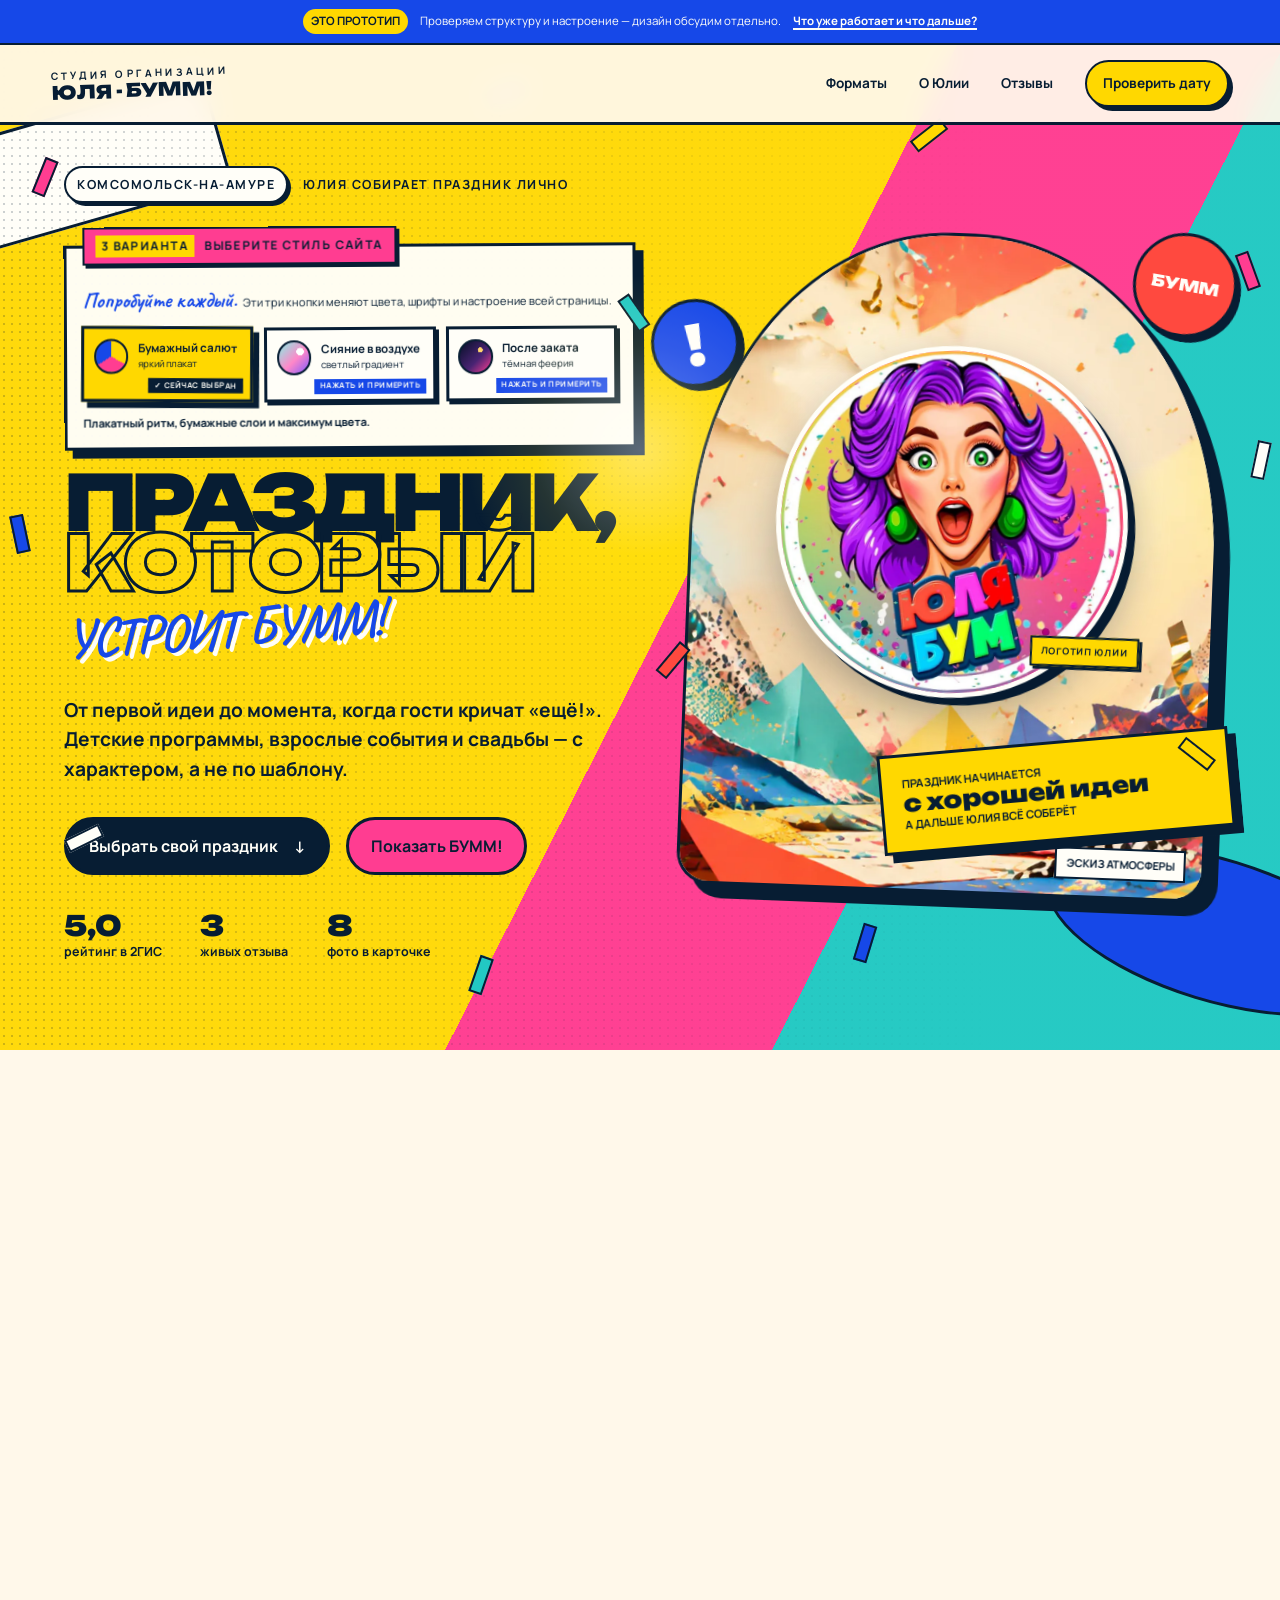
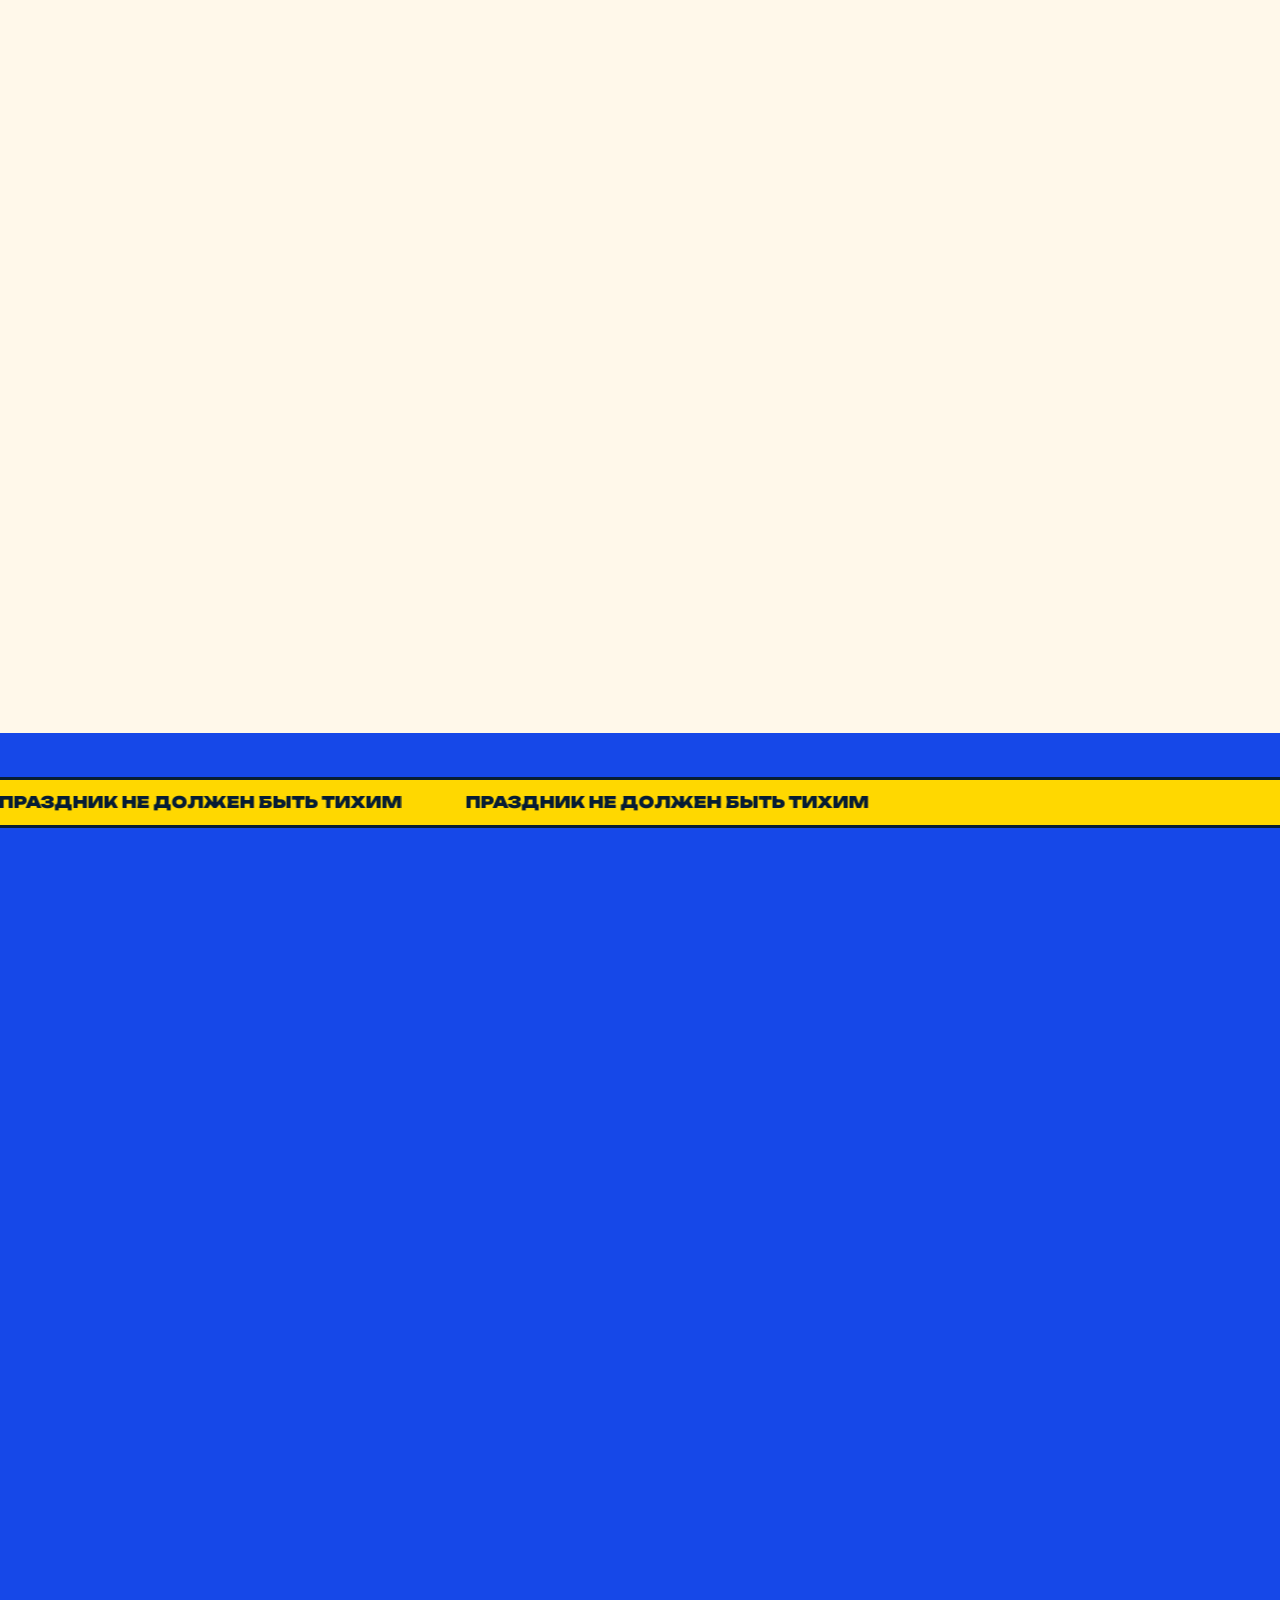
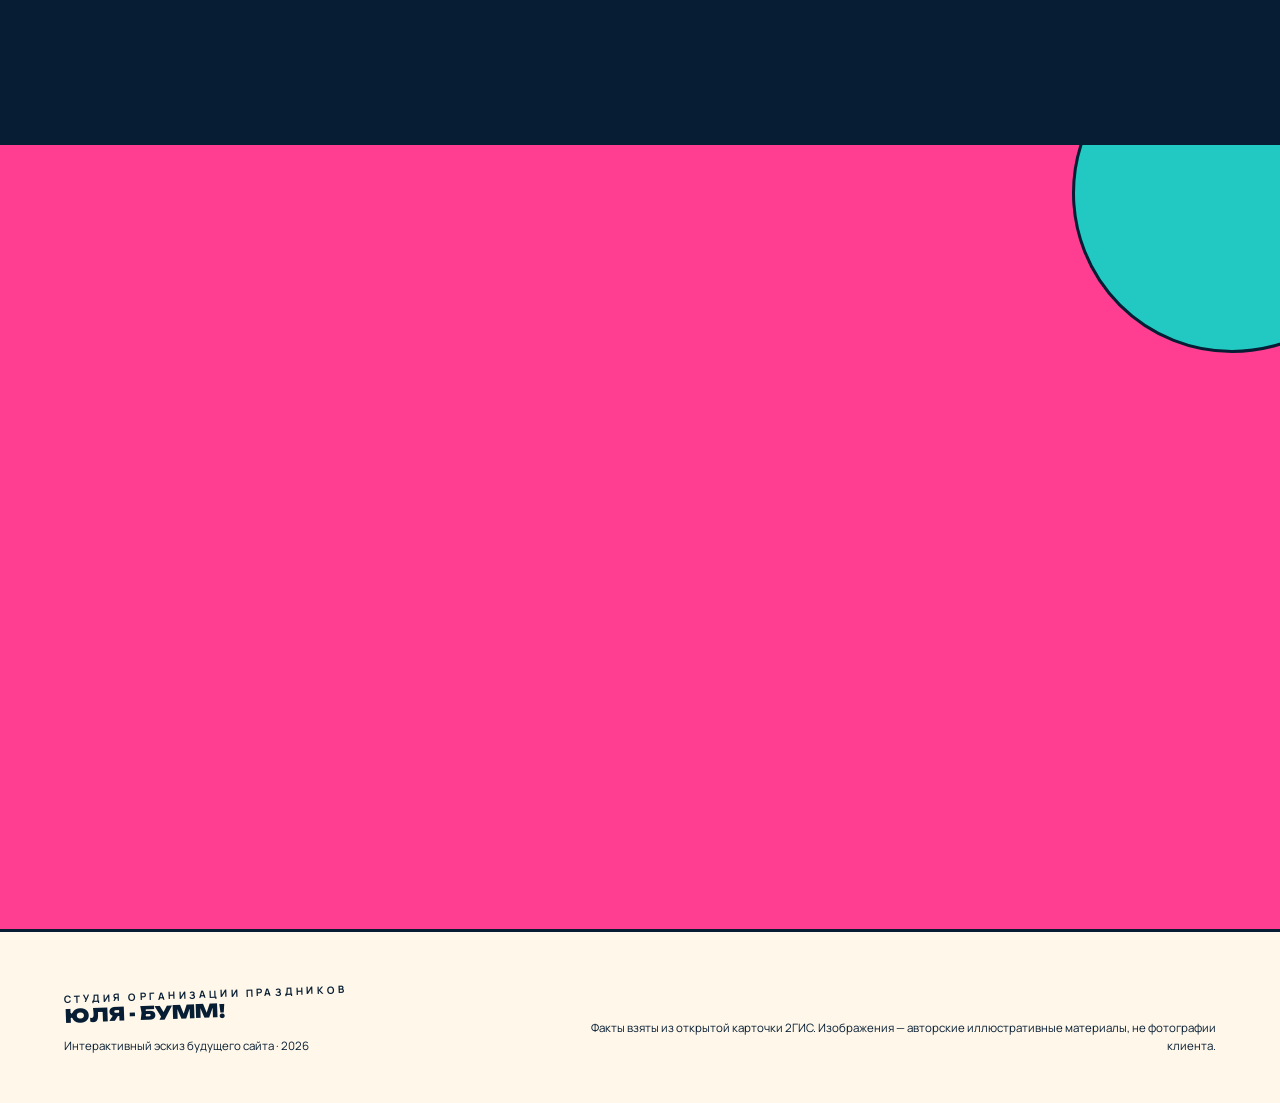
==== commit f33b235b: "feat: add Julia logo and prominent theme picker" ====
--- a/julia-site-preview.html
+++ b/julia-site-preview.html
@@ -46,8 +46,9 @@
       </div>
       <div class="hero-copy">
         <p class="eyebrow"><span>Комсомольск-на-Амуре</span> Юлия собирает праздник лично</p>
-        <fieldset class="style-picker" aria-describedby="style-picker-note">
-          <legend>Как может выглядеть сайт</legend>
+        <fieldset class="style-picker" aria-describedby="style-picker-help style-picker-note">
+          <legend><span>3 варианта</span> Выберите стиль сайта</legend>
+          <p class="style-picker-help" id="style-picker-help"><strong>Попробуйте каждый.</strong> Эти три кнопки меняют цвета, шрифты и настроение всей страницы.</p>
           <div class="style-picker-buttons">
             <button type="button" data-theme-choice="boom" aria-pressed="true">
               <i class="style-swatch style-swatch-boom" aria-hidden="true"></i>
@@ -86,6 +87,12 @@
           <img src="assets/images/celebration-hero.webp" alt="Яркая авторская композиция с конфетти, светом и праздничными декорациями" width="1800" height="1000" fetchpriority="high">
           <span class="photo-note">эскиз атмосферы</span>
         </div>
+        <figure class="hero-logo-layer">
+          <span class="hero-logo-crop">
+            <img src="assets/images/julia-boomm-logo.webp" alt="Логотип студии организации праздников «Юля - Бумм!»" width="1024" height="1024" fetchpriority="high">
+          </span>
+          <figcaption>логотип Юлии</figcaption>
+        </figure>
         <div class="burst burst-one" aria-hidden="true">!</div>
         <div class="burst burst-two" aria-hidden="true">БУММ</div>
         <div class="ticket">
@@ -291,6 +298,7 @@
         <h3 id="prototype-ready-title">Уже можно попробовать</h3>
         <ul>
           <li>три разных арт-направления;</li>
+          <li>официальный логотип в первом экране;</li>
           <li>выбор формата праздника;</li>
           <li>основные услуги, история Юлии и отзывы;</li>
           <li>адаптивное меню и анимации;</li>
@@ -300,7 +308,7 @@
       <section aria-labelledby="prototype-next-title">
         <h3 id="prototype-next-title">Ещё нужно сделать</h3>
         <ul>
-          <li>настоящие логотип, фотографии и тексты Юлии;</li>
+          <li>настоящие фотографии Юлии, команды и окончательные тексты;</li>
           <li>каталог артистов и профили каждого артиста;</li>
           <li>каталог программ и полные карточки услуг;</li>
           <li>живой календарь свободных дат;</li>
--- a/assets/site-preview.css
+++ b/assets/site-preview.css
@@ -340,18 +340,47 @@
 }
 
 .style-picker {
+  position: relative;
   max-width: 45rem;
   margin: 0 0 1.5rem;
-  padding: 0;
-  border: 0;
+  padding: 1rem;
+  border: 3px solid var(--ink);
+  background: rgba(255,255,255,0.94);
+  box-shadow: 8px 8px 0 var(--ink);
+  transform: rotate(-0.35deg);
 }
 
 .style-picker legend {
-  margin-bottom: 0.55rem;
-  font-size: 0.68rem;
+  max-width: calc(100% - 1rem);
+  padding: 0.38rem 0.7rem;
+  border: 2px solid var(--ink);
+  background: var(--pink);
+  box-shadow: 3px 3px 0 var(--ink);
+  font-size: 0.74rem;
   font-weight: 700;
   letter-spacing: 0.12em;
   text-transform: uppercase;
+}
+
+.style-picker legend span {
+  display: inline-block;
+  margin-right: 0.45rem;
+  padding: 0.12rem 0.35rem;
+  background: var(--yellow);
+}
+
+.style-picker-help {
+  margin: 0.15rem 0 0.8rem;
+  font-size: 0.72rem;
+  line-height: 1.45;
+}
+
+.style-picker-help strong {
+  display: inline-block;
+  margin-right: 0.22rem;
+  color: var(--blue);
+  font-family: 'Boom Hand', cursive;
+  font-size: 1.35rem;
 }
 
 .style-picker-buttons {
@@ -361,22 +390,50 @@
 }
 
 .style-picker-buttons button {
+  position: relative;
   display: grid;
   min-width: 0;
+  min-height: 4.7rem;
   grid-template-columns: 2.2rem minmax(0, 1fr);
   gap: 0.55rem;
   align-items: center;
-  padding: 0.55rem;
-  border: 2px solid var(--ink);
+  padding: 0.65rem 0.6rem 1.55rem;
+  border: 3px solid var(--ink);
   background: var(--white);
+  box-shadow: 3px 3px 0 var(--ink);
+  cursor: pointer;
   text-align: left;
   transition: transform 180ms ease, box-shadow 180ms ease, background-color 280ms ease;
 }
 
+.style-picker-buttons button::after {
+  position: absolute;
+  right: 0.45rem;
+  bottom: 0.32rem;
+  padding: 0.12rem 0.35rem;
+  color: var(--white);
+  background: var(--blue);
+  content: 'НАЖАТЬ И ПРИМЕРИТЬ';
+  font-size: 0.48rem;
+  font-weight: 700;
+  letter-spacing: 0.06em;
+}
+
+.style-picker-buttons button:hover {
+  z-index: 1;
+  box-shadow: 6px 7px 0 var(--ink);
+  transform: translateY(-4px) rotate(-1deg);
+}
+
 .style-picker-buttons button[aria-pressed="true"] {
   background: var(--yellow);
-  box-shadow: 4px 4px 0 var(--ink);
-  transform: translate(-2px, -2px);
+  box-shadow: 6px 6px 0 var(--ink);
+  transform: translate(-2px, -2px) rotate(0.5deg);
+}
+
+.style-picker-buttons button[aria-pressed="true"]::after {
+  background: var(--ink);
+  content: '✓ СЕЙЧАС ВЫБРАН';
 }
 
 .style-swatch {
@@ -421,6 +478,11 @@
   margin: 0.65rem 0 0;
   font-size: 0.7rem;
   font-weight: 700;
+}
+
+.style-picker > .style-picker-help {
+  margin: 0.15rem 0 0.8rem;
+  font-weight: 400;
 }
 
 .hero h1 {
@@ -533,6 +595,56 @@
   position: relative;
   z-index: 1;
   transform-style: preserve-3d;
+}
+
+.hero-logo-layer {
+  position: absolute;
+  z-index: 4;
+  top: 17%;
+  left: 50%;
+  width: min(22rem, 68%);
+  margin: 0;
+  pointer-events: none;
+  transform: translateX(-50%) rotate(-3deg) translateZ(42px);
+  animation: logo-hover 4.6s ease-in-out infinite;
+}
+
+.hero-logo-crop {
+  position: relative;
+  display: block;
+  overflow: hidden;
+  width: 100%;
+  aspect-ratio: 1;
+  border: 5px solid var(--white);
+  border-radius: 50%;
+  background: var(--pink);
+  box-shadow: 0 1.1rem 2.4rem rgba(4,20,40,0.3), 7px 8px 0 var(--ink);
+}
+
+.hero-logo-crop img {
+  position: absolute;
+  top: -14%;
+  left: -14%;
+  width: 128%;
+  max-width: none;
+  height: 128%;
+  object-fit: cover;
+}
+
+.hero-logo-layer figcaption {
+  position: absolute;
+  right: -0.25rem;
+  bottom: 7%;
+  padding: 0.35rem 0.55rem;
+  border: 2px solid var(--ink);
+  color: var(--ink);
+  background: var(--yellow);
+  box-shadow: 3px 3px 0 var(--ink);
+  font-size: 0.58rem;
+  font-weight: 700;
+  letter-spacing: 0.08em;
+  text-transform: uppercase;
+  transform: rotate(5deg);
 }
 
 .hero-image-wrap {
@@ -1497,6 +1609,11 @@
   to { transform: translateX(-100%); }
 }
 
+@keyframes logo-hover {
+  0%, 100% { transform: translateX(-50%) translateY(0) rotate(-3deg) translateZ(42px); }
+  50% { transform: translateX(-50%) translateY(-0.8rem) rotate(1deg) translateZ(55px); }
+}
+
 @media (max-width: 1050px) {
   .tape {
     display: block;
@@ -1659,28 +1776,44 @@
   }
 
   .style-picker-buttons {
-    gap: 0.4rem;
+    grid-template-columns: 1fr;
+    gap: 0.55rem;
   }
 
   .style-picker-buttons button {
-    grid-template-columns: 1fr;
-    justify-items: center;
-    padding: 0.45rem 0.3rem;
-    text-align: center;
+    min-height: 4.25rem;
+    grid-template-columns: 2.5rem minmax(0, 1fr);
+    justify-items: start;
+    padding: 0.55rem 0.7rem 1.45rem;
+    text-align: left;
   }
 
   .style-picker-buttons small {
-    display: none;
+    display: block;
   }
 
   .style-picker-buttons b {
-    min-height: 2.25em;
-    font-size: 0.62rem;
+    min-height: 0;
+    font-size: 0.72rem;
     white-space: normal;
   }
 
+  .style-picker {
+    margin-bottom: 1.75rem;
+    padding: 0.8rem;
+    transform: none;
+  }
+
+  .style-picker legend {
+    font-size: 0.65rem;
+  }
+
+  .style-picker-help {
+    font-size: 0.68rem;
+  }
+
   .style-picker > p {
-    min-height: 2.2em;
+    min-height: 0;
   }
 
   .hero h1 em {
@@ -1710,6 +1843,16 @@
   .hero-stage {
     width: calc(100% - 1rem);
     margin-top: 1.5rem;
+  }
+
+  .hero-logo-layer {
+    top: 13%;
+    width: min(17rem, 72%);
+  }
+
+  .hero-logo-layer figcaption {
+    right: 0;
+    bottom: 5%;
   }
 
   .hero-image-wrap {
@@ -1969,6 +2112,21 @@
   letter-spacing: 0.02em;
 }
 
+body[data-theme="aurora"] .style-picker {
+  border-color: rgba(40,22,66,0.28);
+  border-radius: 1.6rem 0.45rem 1.6rem 0.45rem;
+  background: rgba(255,254,252,0.82);
+  box-shadow: 0 1.25rem 3rem rgba(104,69,232,0.16);
+  transform: none;
+}
+
+body[data-theme="aurora"] .style-picker legend,
+body[data-theme="aurora"] .style-picker-buttons button::after {
+  border-color: rgba(40,22,66,0.28);
+  border-radius: 999px;
+  box-shadow: none;
+}
+
 body[data-theme="aurora"] .nav-cta,
 body[data-theme="aurora"] .style-picker-buttons button,
 body[data-theme="aurora"] .button,
@@ -2011,6 +2169,11 @@
 
 body[data-theme="aurora"] .hero::after {
   background: rgba(104,69,232,0.42);
+}
+
+body[data-theme="aurora"] .hero-logo-crop {
+  border-color: rgba(255,255,255,0.88);
+  box-shadow: 0 1.8rem 4rem rgba(104,69,232,0.28), 0 0 0 1px rgba(40,22,66,0.18);
 }
 
 body[data-theme="aurora"] .hero-noise {
@@ -2210,6 +2373,24 @@
   background: rgba(7,14,29,0.9);
 }
 
+body[data-theme="midnight"] .style-picker {
+  border-color: rgba(255,201,90,0.58);
+  background: rgba(8,15,32,0.9);
+  box-shadow: 0 0 0 1px rgba(255,201,90,0.2), 0 1.8rem 4rem rgba(0,0,0,0.42);
+  transform: none;
+}
+
+body[data-theme="midnight"] .style-picker legend {
+  color: #091126;
+  border-color: #fff5dc;
+  background: linear-gradient(120deg, #ffc95a, #ff6fae);
+  box-shadow: 3px 3px 0 #fff5dc;
+}
+
+body[data-theme="midnight"] .style-picker-help strong {
+  color: #ffc95a;
+}
+
 body[data-theme="midnight"] .style-picker-buttons button {
   color: #fff5dc;
   background: rgba(16,26,49,0.84);
@@ -2238,6 +2419,11 @@
   border: 0;
   background: rgba(255,77,166,0.3);
   filter: blur(28px);
+}
+
+body[data-theme="midnight"] .hero-logo-crop {
+  border-color: #ffc95a;
+  box-shadow: 0 0 0 1px rgba(255,245,220,0.35), 0 0 4rem rgba(255,77,166,0.48);
 }
 
 body[data-theme="midnight"] .hero-noise {
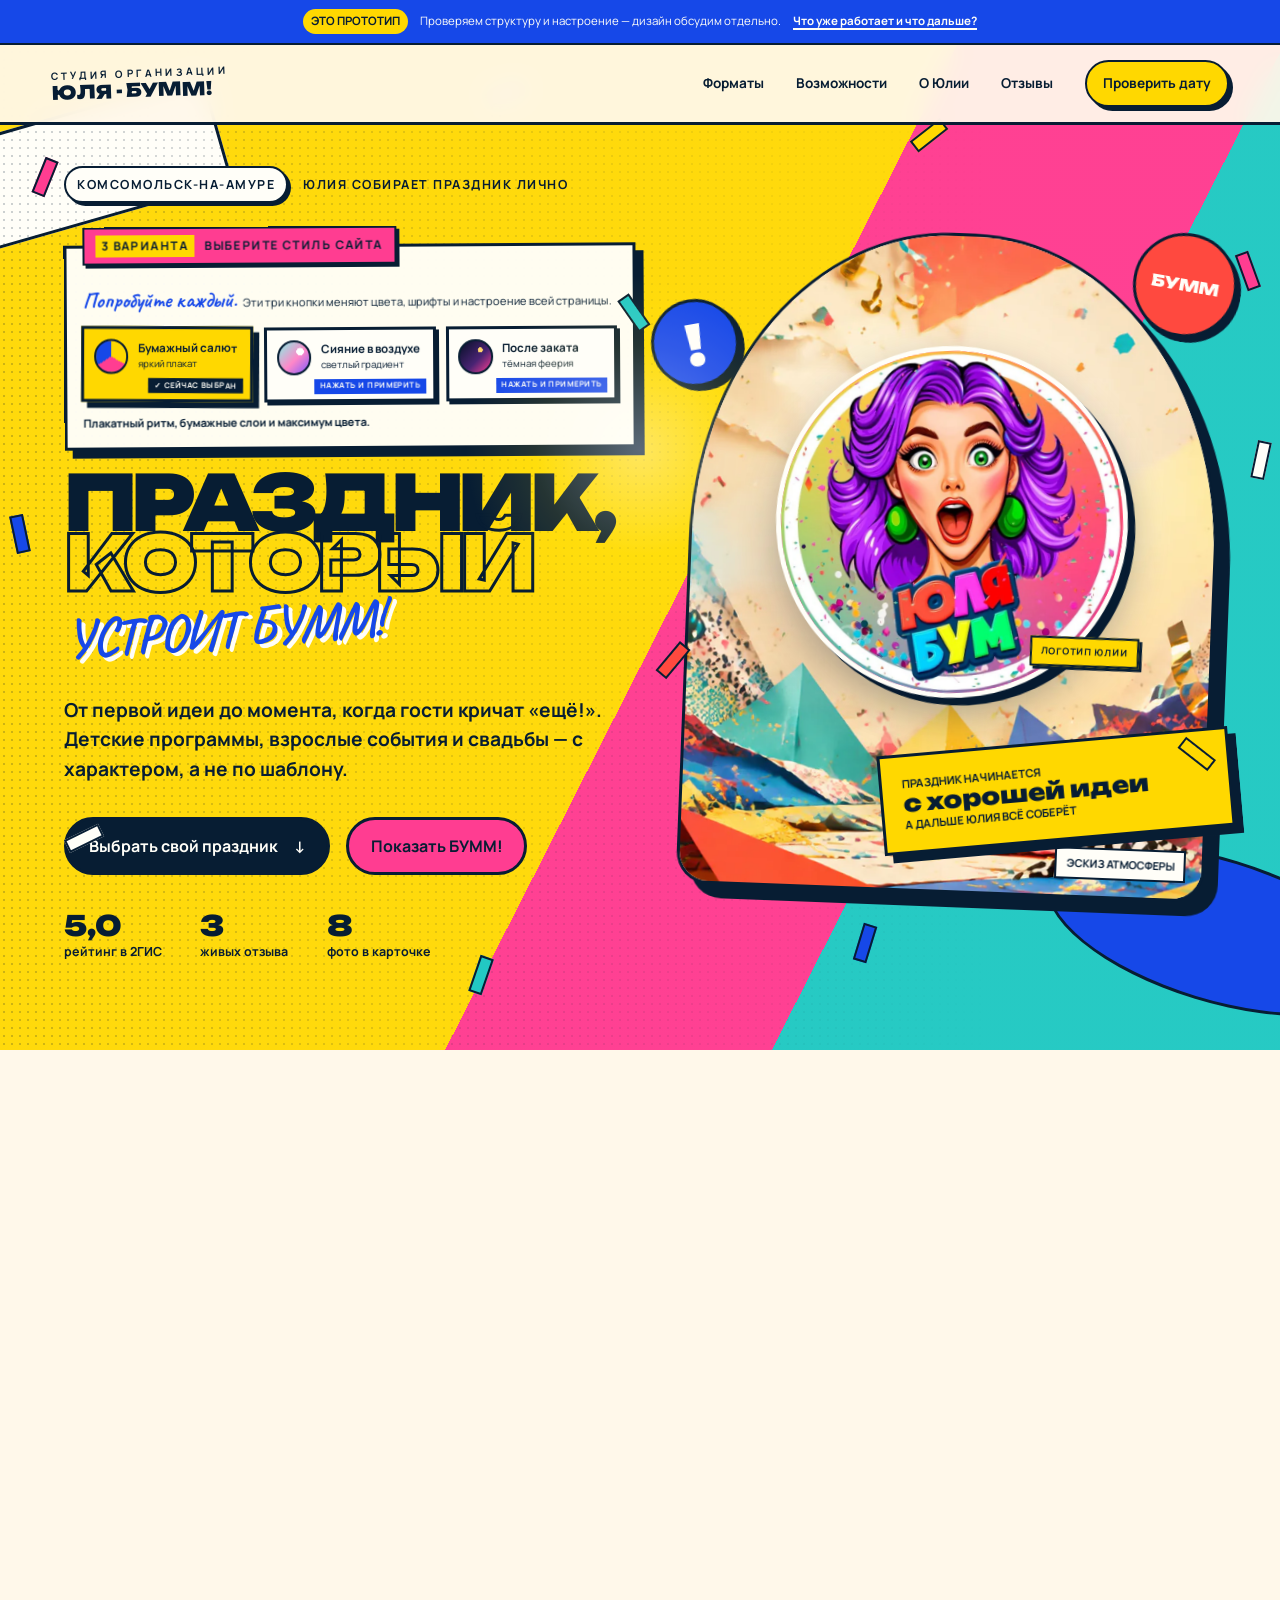
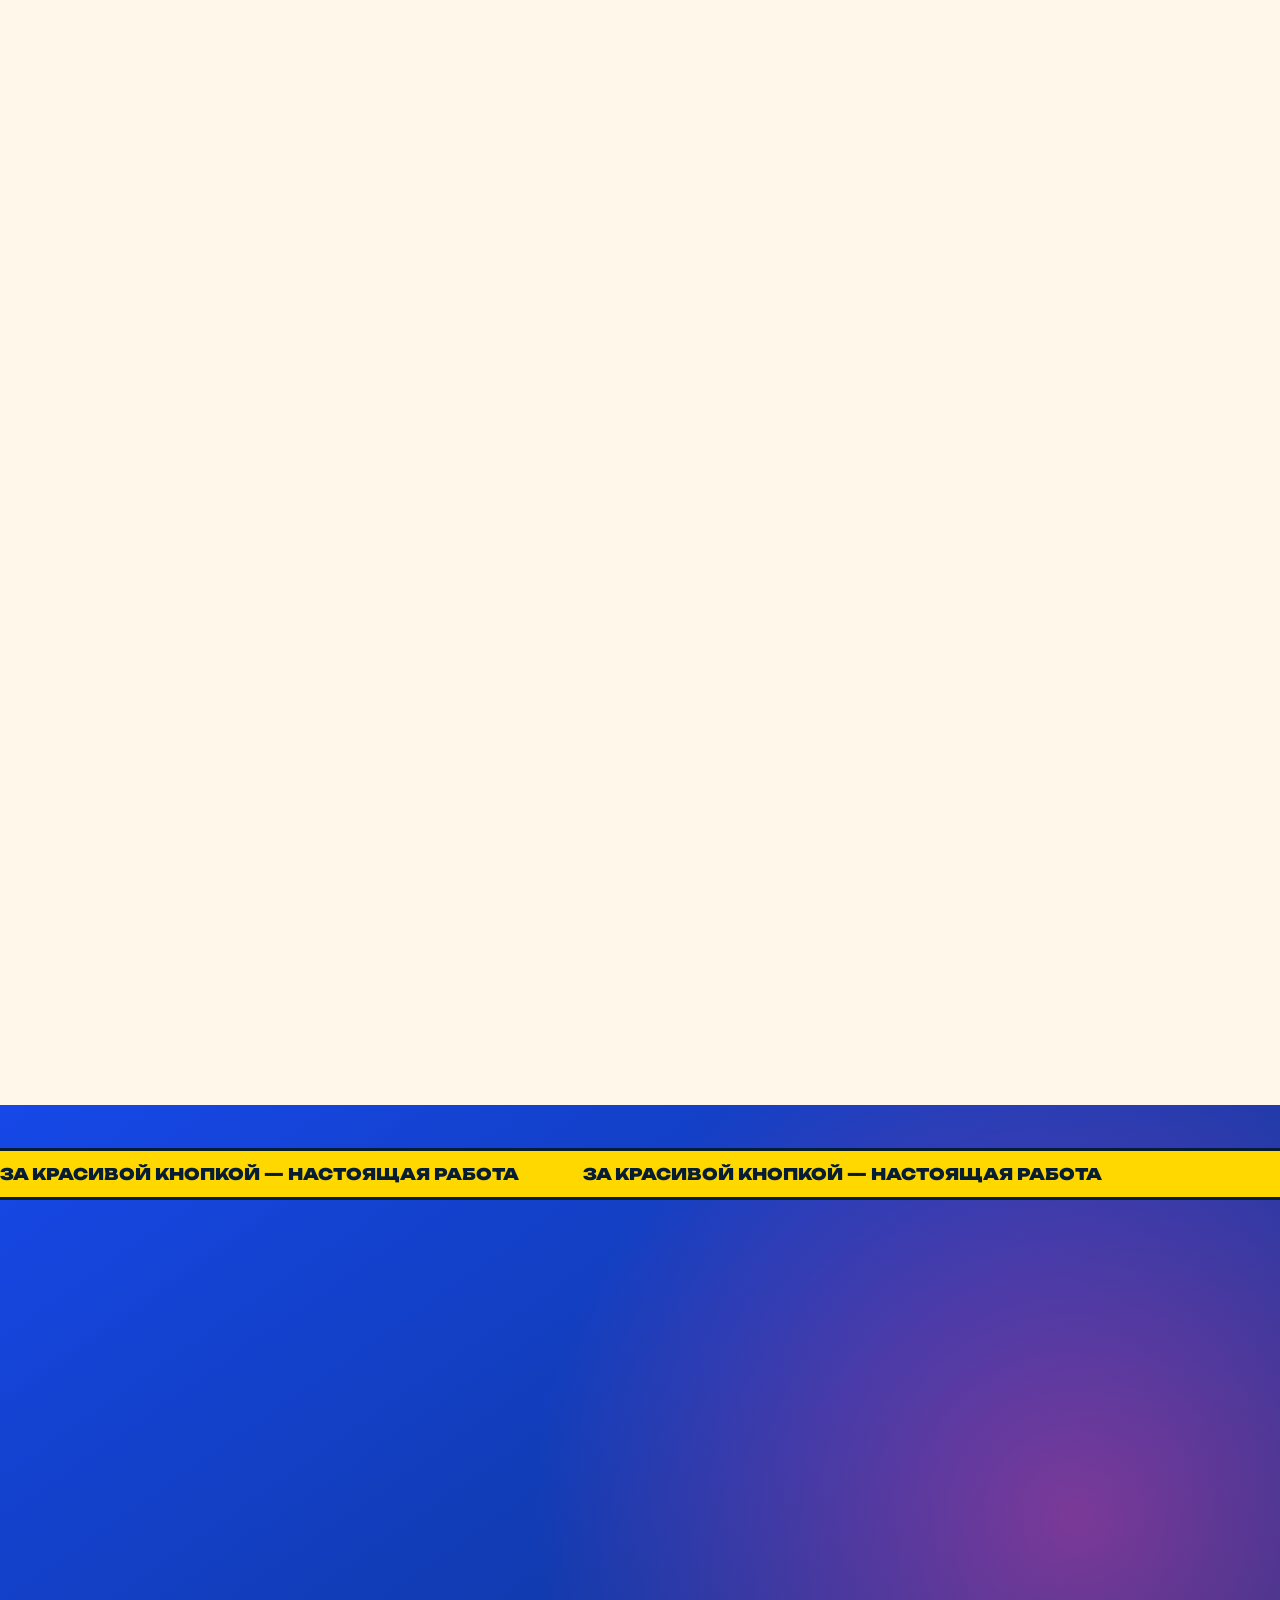
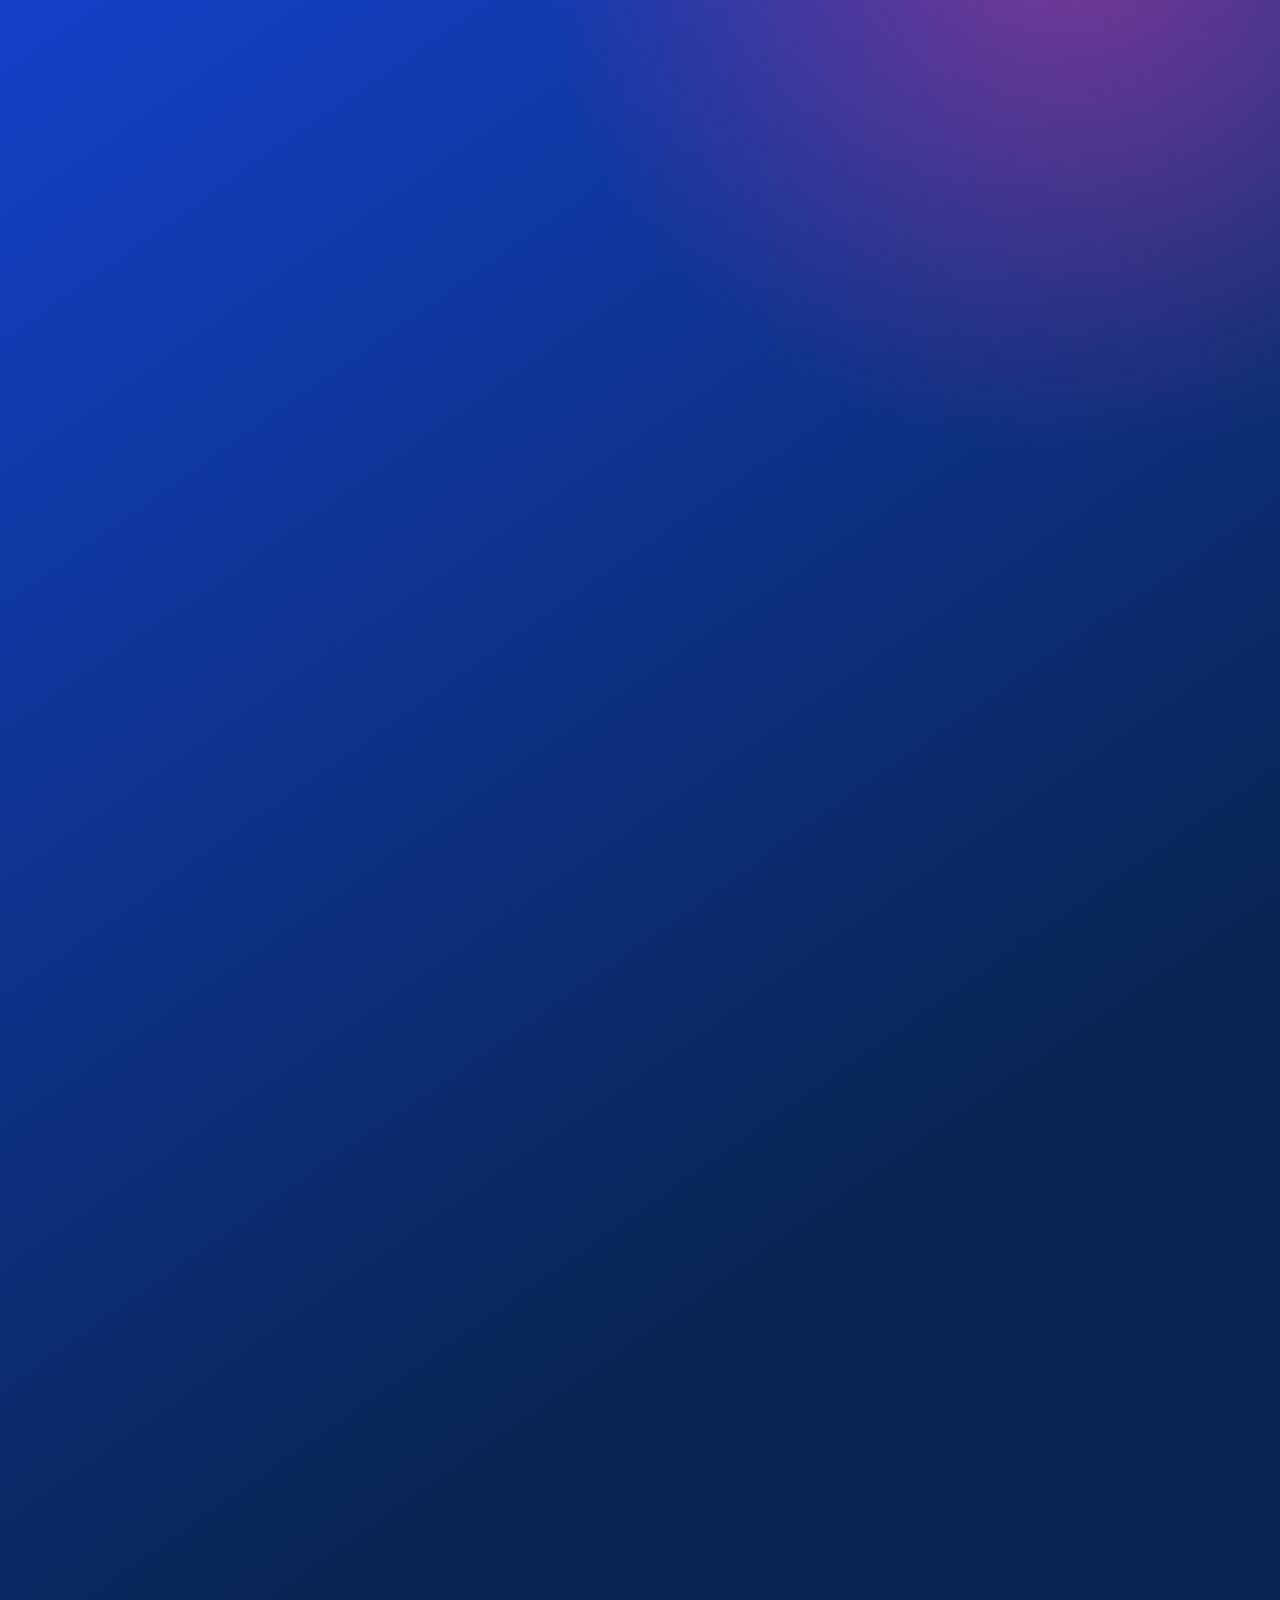
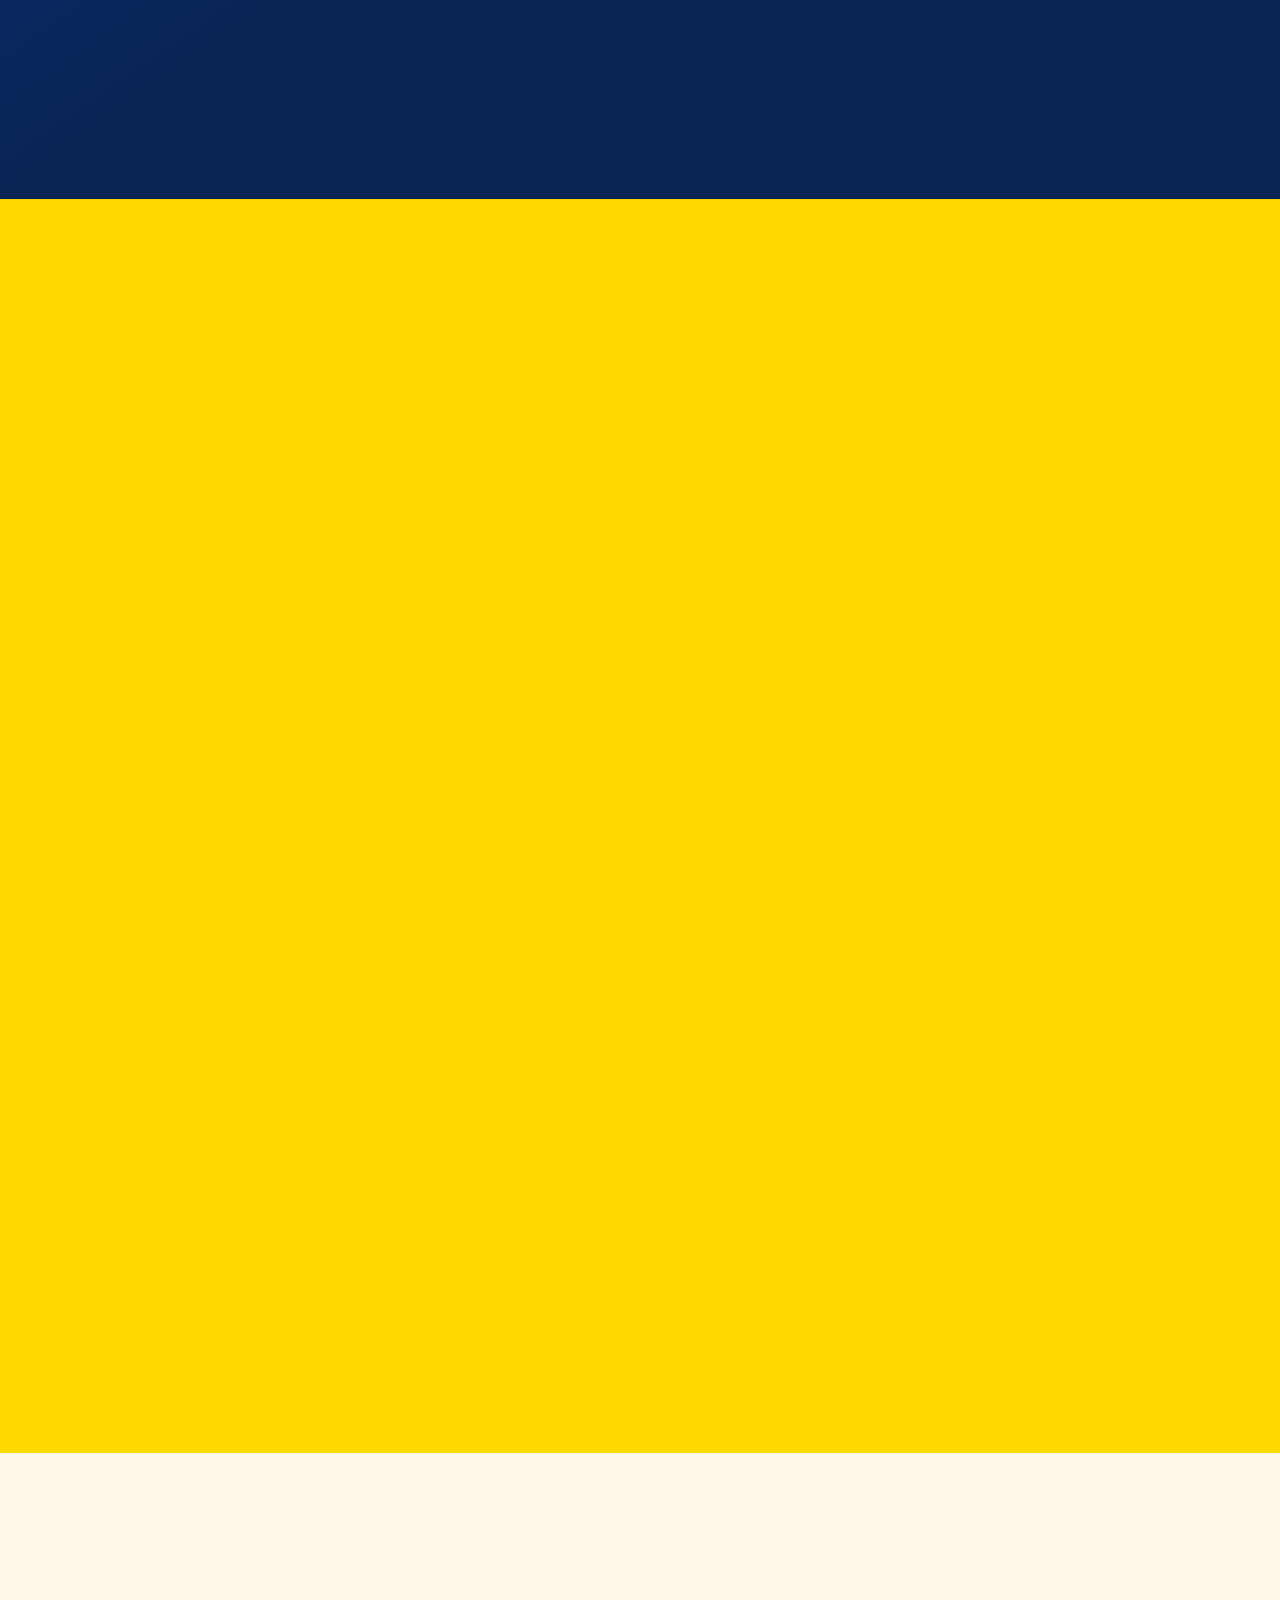
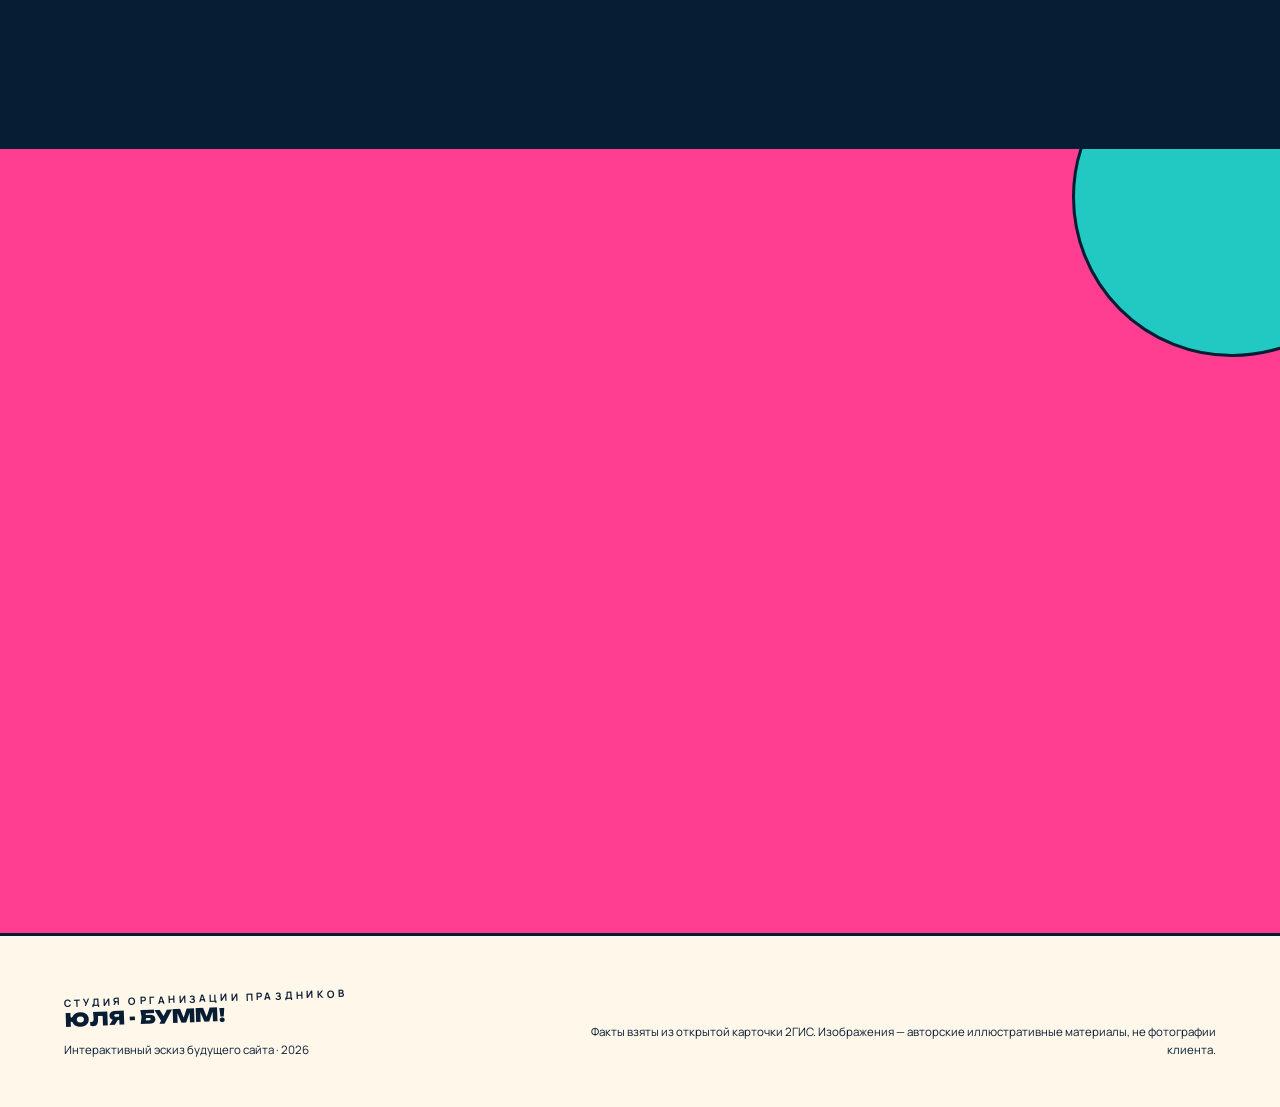
==== commit bc148e46: "feat: add occasion journeys and module roadmap" ====
--- a/julia-site-preview.html
+++ b/julia-site-preview.html
@@ -32,6 +32,7 @@
     </button>
     <nav class="site-nav" id="site-menu" aria-label="Основное меню" data-menu>
       <a href="#formats">Форматы</a>
+      <a href="#workshop">Возможности</a>
       <a href="#julia">О Юлии</a>
       <a href="#reviews">Отзывы</a>
       <a class="nav-cta" href="#request">Проверить дату</a>
@@ -107,13 +108,15 @@
       <div class="section-intro reveal">
         <p class="chapter">01 / Один простой выбор</p>
         <h2 id="formats-title">Что <em>празднуем?</em></h2>
-        <p>Не нужно изучать бесконечный каталог. Сначала выбираем повод — и сразу видим подходящий сценарий.</p>
+        <p>Не нужно изучать бесконечный каталог. Сначала выбираем повод — и сразу видим фотографию, подходящие сценарии и команду.</p>
       </div>
 
       <div class="party-tabs reveal" role="tablist" aria-label="Выберите формат события">
         <button id="tab-kids" type="button" role="tab" aria-selected="true" aria-controls="party-panel" data-party="kids">Детский праздник</button>
+        <button id="tab-wedding" type="button" role="tab" aria-selected="false" aria-controls="party-panel" data-party="wedding">Свадьба</button>
+        <button id="tab-anniversary" type="button" role="tab" aria-selected="false" aria-controls="party-panel" data-party="anniversary">Юбилей</button>
+        <button id="tab-new-year" type="button" role="tab" aria-selected="false" aria-controls="party-panel" data-party="new-year">Новый год</button>
         <button id="tab-adults" type="button" role="tab" aria-selected="false" aria-controls="party-panel" data-party="adults">Взрослое событие</button>
-        <button id="tab-wedding" type="button" role="tab" aria-selected="false" aria-controls="party-panel" data-party="wedding">Свадьба</button>
       </div>
 
       <article class="party-panel reveal" id="party-panel" role="tabpanel" tabindex="0" aria-labelledby="tab-kids">
@@ -127,44 +130,72 @@
           <h3 data-party-title>Герой приходит — комната меняется</h3>
           <p data-party-text>Подберём образ и программу под возраст, пространство и темперамент компании. В отзывах особенно вспоминают энергичную программу с Соником и появление Бамблби.</p>
           <ul data-party-list>
-            <li>аниматор и персонаж</li>
-            <li>игровой сценарий</li>
-            <li>фото живых эмоций</li>
+            <li>день рождения</li>
+            <li>выпускной</li>
+            <li>день именинника</li>
+            <li>тематическая вечеринка</li>
           </ul>
+          <div class="party-modules" aria-label="Будущие возможности этого раздела">
+            <p>Посмотреть, что нужно для запуска:</p>
+            <div data-party-modules>
+              <button type="button" data-module-preview="program-catalog">Каталог программ</button>
+              <button type="button" data-module-preview="artist-catalog">Каталог артистов</button>
+              <button type="button" data-module-preview="costume-catalog">Каталог костюмов</button>
+            </div>
+          </div>
           <a class="text-link" href="#request">Хочу обсудить такой праздник <span aria-hidden="true">↗</span></a>
         </div>
       </article>
-    </section>
-
-    <section class="formats section-pad" aria-labelledby="services-title">
-      <div class="tape tape-blue" aria-hidden="true"><span>ПРАЗДНИК НЕ ДОЛЖЕН БЫТЬ ТИХИМ</span><span>ПРАЗДНИК НЕ ДОЛЖЕН БЫТЬ ТИХИМ</span></div>
+      <blockquote class="story-line reveal">«Расскажите нам вашу историю — и мы напишем праздничную главу вашей жизни».</blockquote>
+    </section>
+
+    <section class="workshop section-pad" id="workshop" aria-labelledby="services-title">
+      <div class="tape tape-blue" aria-hidden="true"><span>ЗА КРАСИВОЙ КНОПКОЙ — НАСТОЯЩАЯ РАБОТА</span><span>ЗА КРАСИВОЙ КНОПКОЙ — НАСТОЯЩАЯ РАБОТА</span></div>
       <div class="section-intro reveal">
-        <p class="chapter">02 / Можно начать отсюда</p>
-        <h2 id="services-title">Три входа. <em>Один БУММ.</em></h2>
-      </div>
-      <div class="format-grid">
-        <article class="format-card format-card-blue reveal">
-          <span class="format-index">А</span>
-          <p class="format-label">Детям и подросткам</p>
-          <h3>Анимационные программы</h3>
-          <p>Персонажи, игры и динамика, которую подстраивают под возраст и компанию.</p>
-          <a href="#request" aria-label="Обсудить анимационную программу">Обсудить <span aria-hidden="true">→</span></a>
-        </article>
-        <article class="format-card format-card-pink reveal">
-          <span class="format-index">Б</span>
-          <p class="format-label">Взрослым</p>
-          <h3>Дни рождения и события</h3>
-          <p>Атмосфера, ведущий, фотозона, развлечения — всё складывается вокруг ваших гостей.</p>
-          <a href="#request" aria-label="Обсудить взрослое событие">Обсудить <span aria-hidden="true">→</span></a>
-        </article>
-        <article class="format-card format-card-yellow reveal">
-          <span class="format-index">В</span>
-          <p class="format-label">Для двоих и семьи</p>
-          <h3>Свадьбы и регистрации</h3>
-          <p>Организация с нуля, детали по референсам и спокойствие в день события.</p>
-          <a href="#request" aria-label="Обсудить свадьбу или регистрацию">Обсудить <span aria-hidden="true">→</span></a>
-        </article>
-      </div>
+        <p class="chapter">02 / Пока в мастерской</p>
+        <h2 id="services-title">Это не заглушки. <em>Это план.</em></h2>
+        <p>Нажмите на будущую функцию — откроется простое объяснение: какие материалы понадобятся от Юлии, что сделает Гордей и сколько этапов скрывается за одной кнопкой.</p>
+      </div>
+      <div class="workshop-layout">
+        <figure class="workshop-visual reveal tilt">
+          <img src="assets/images/future-catalogs.webp" alt="Эскиз закулисного каталога артистов, костюмов и реквизита" width="1440" height="960" loading="lazy">
+          <figcaption>Не фотография агентства — образ того, как может выглядеть единая база.</figcaption>
+        </figure>
+        <div class="roadmap-grid reveal" aria-label="Функции будущего сайта">
+          <button class="roadmap-card roadmap-card-pink" type="button" data-module-preview="artist-catalog">
+            <span>01 · люди</span><strong>Каталог артистов</strong><small>Профили, жанры, фото, видео и занятость.</small><b>Что потребуется? →</b>
+          </button>
+          <button class="roadmap-card roadmap-card-yellow" type="button" data-module-preview="costume-catalog">
+            <span>02 · образы</span><strong>Каталог костюмов</strong><small>Размеры, состояние, комплектность и даты.</small><b>Что потребуется? →</b>
+          </button>
+          <button class="roadmap-card roadmap-card-cyan" type="button" data-module-preview="program-catalog">
+            <span>03 · сценарии</span><strong>Каталог программ</strong><small>Возраст, длительность, состав и условия.</small><b>Что потребуется? →</b>
+          </button>
+          <button class="roadmap-card roadmap-card-blue" type="button" data-module-preview="decor-catalog">
+            <span>04 · пространство</span><strong>Декор и реквизит</strong><small>Фотозоны, оформление и реальные комплекты.</small><b>Что потребуется? →</b>
+          </button>
+        </div>
+      </div>
+
+      <article class="partner-feature reveal">
+        <img src="assets/images/event-partners.webp" alt="Эскиз слаженной работы организатора, фотографа, видеографа и кондитера" width="1440" height="960" loading="lazy">
+        <div>
+          <p class="chapter">Проверенная команда</p>
+          <h3>Фотограф. Видеограф. Кондитер.</h3>
+          <p>Юлия работает с ними постоянно — на сайте их можно предлагать как понятные дополнения к свадьбе, юбилею или детскому празднику.</p>
+          <button class="text-button" type="button" data-module-preview="partner-services">Как это подключить к сайту →</button>
+        </div>
+      </article>
+
+      <article class="bonus-teaser reveal" aria-labelledby="bonus-title">
+        <div class="mini-wheel" aria-hidden="true"><span>+</span></div>
+        <div>
+          <p class="chapter">Ништяк с первой минуты</p>
+          <h3 id="bonus-title">Колесо праздничных бонусов</h3>
+          <p>Сначала маленький подарок — потом знакомство с программами. Сейчас можно покрутить честный интерактивный пример.</p>
+        </div>
+        <button class="button button-dark" type="button" data-bonus-open>Крутить демо-колесо</button>
+      </article>
     </section>
 
     <section class="spotlight section-pad" aria-labelledby="mimes-title">
@@ -245,8 +276,10 @@
           <select id="request-event" name="event" required>
             <option value="">Выберите событие</option>
             <option>Детский праздник</option>
+            <option>Свадьба или выездная регистрация</option>
+            <option>Юбилей</option>
+            <option>Новый год</option>
             <option>День рождения или взрослое событие</option>
-            <option>Свадьба или выездная регистрация</option>
             <option>Другое событие</option>
           </select>
         </div>
@@ -299,8 +332,10 @@
         <ul>
           <li>три разных арт-направления;</li>
           <li>официальный логотип в первом экране;</li>
-          <li>выбор формата праздника;</li>
+          <li>пять поводов с отдельными сценариями и фотографиями;</li>
           <li>основные услуги, история Юлии и отзывы;</li>
+          <li>демо колеса праздничных бонусов;</li>
+          <li>понятные окна о разработке будущих каталогов;</li>
           <li>адаптивное меню и анимации;</li>
           <li>пример короткой заявки.</li>
         </ul>
@@ -309,8 +344,8 @@
         <h3 id="prototype-next-title">Ещё нужно сделать</h3>
         <ul>
           <li>настоящие фотографии Юлии, команды и окончательные тексты;</li>
-          <li>каталог артистов и профили каждого артиста;</li>
-          <li>каталог программ и полные карточки услуг;</li>
+          <li>заполнить базу артистов, костюмов, программ и декора;</li>
+          <li>настроить правила бонусов и защиту от повторной выдачи;</li>
           <li>живой календарь свободных дат;</li>
           <li>рабочая отправка заявок и подключение мессенджеров;</li>
           <li>административная панель, аналитика и SEO.</li>
@@ -319,5 +354,47 @@
     </div>
     <button class="button button-dark prototype-continue" type="button" data-prototype-continue>Понятно — смотреть прототип</button>
   </dialog>
+
+  <dialog class="module-dialog" data-module-dialog aria-labelledby="module-title">
+    <button class="dialog-close" type="button" aria-label="Закрыть описание функции" data-module-close>×</button>
+    <p class="module-status">Будущий модуль · пока не подключён</p>
+    <h2 id="module-title" data-module-title>Каталог артистов</h2>
+    <p class="module-lead" data-module-lead></p>
+    <dl class="module-facts">
+      <div><dt>Оценка времени</dt><dd data-module-time></dd></div>
+      <div><dt>Сложность</dt><dd data-module-complexity></dd></div>
+      <div><dt>Сейчас</dt><dd>Интерактивный эскиз</dd></div>
+    </dl>
+    <div class="module-columns">
+      <section>
+        <h3>Что подготовить Юлии</h3>
+        <ul data-module-client></ul>
+      </section>
+      <section>
+        <h3>Что сделает Гордей</h3>
+        <ul data-module-build></ul>
+      </section>
+    </div>
+    <div class="module-underhood">
+      <strong>Почему это не «просто поставить кнопку»</strong>
+      <p data-module-underhood></p>
+    </div>
+    <p class="module-honesty">Срок — предварительный ориентир для одного модуля. Он уточняется после инвентаризации материалов и связей с другими разделами.</p>
+    <button class="button button-dark" type="button" data-module-done>Понятно, вернуться к эскизу</button>
+  </dialog>
+
+  <dialog class="bonus-dialog" data-bonus-dialog aria-labelledby="bonus-dialog-title">
+    <button class="dialog-close" type="button" aria-label="Закрыть колесо бонусов" data-bonus-close>×</button>
+    <p class="prototype-kicker">Интерактивный пример</p>
+    <h2 id="bonus-dialog-title">Поймай свой <em>БУММ-бонус</em></h2>
+    <p>Это демонстрация механики. Финальные подарки, вероятность выпадения и правила Юлия утвердит отдельно.</p>
+    <div class="bonus-stage">
+      <span class="wheel-pointer" aria-hidden="true"></span>
+      <div class="bonus-wheel" data-bonus-wheel aria-label="Колесо с примерами праздничных бонусов"><span aria-hidden="true">Ю!</span></div>
+    </div>
+    <p class="bonus-result" data-bonus-result aria-live="polite">Нажмите кнопку — колесо выберет пример бонуса.</p>
+    <button class="spin-button" type="button" data-bonus-spin>Крутить!</button>
+    <button class="text-button" type="button" data-module-preview="bonus-wheel">Что нужно для настоящего запуска?</button>
+  </dialog>
 </body>
 </html>
--- a/assets/site-preview.css
+++ b/assets/site-preview.css
@@ -158,7 +158,7 @@
   gap: 0.75rem;
   padding: 0.35rem clamp(1rem, 4vw, 4.5rem);
   border-bottom: 2px solid var(--ink);
-  color: var(--white);
+  color: #fffef8;
   background: var(--blue);
   font-size: 0.72rem;
   text-align: center;
@@ -948,6 +948,60 @@
   font-weight: 700;
 }
 
+.party-modules {
+  position: relative;
+  z-index: 2;
+  margin: 0 0 1.5rem;
+  padding-top: 1rem;
+  border-top: 1px solid rgba(255,255,255,0.28);
+}
+
+.party-modules > p {
+  margin: 0 0 0.65rem;
+  font-size: 0.72rem;
+  font-weight: 700;
+  letter-spacing: 0.08em;
+  text-transform: uppercase;
+}
+
+.party-modules > div {
+  display: flex;
+  flex-wrap: wrap;
+  gap: 0.5rem;
+}
+
+.party-modules button {
+  min-height: 2.7rem;
+  padding: 0.55rem 0.8rem;
+  border: 2px solid currentColor;
+  border-radius: 999px;
+  color: var(--ink);
+  background: var(--yellow);
+  font-size: 0.76rem;
+  font-weight: 700;
+  transition: transform 150ms ease, background-color 150ms ease;
+}
+
+.party-modules button:hover {
+  background: var(--cyan);
+  transform: translateY(-2px);
+}
+
+.story-line {
+  max-width: 65rem;
+  margin: clamp(3rem, 6vw, 6rem) auto 0;
+  padding: 1.2rem 1.5rem;
+  border: var(--line);
+  background: var(--yellow);
+  font-family: 'Boom Hand', cursive;
+  font-size: clamp(1.65rem, 3.4vw, 3.5rem);
+  font-weight: 700;
+  line-height: 1;
+  text-align: center;
+  box-shadow: var(--shadow);
+  transform: rotate(-1deg);
+}
+
 .party-number {
   position: absolute;
   top: 1rem;
@@ -974,6 +1028,207 @@
   overflow: hidden;
   background: var(--blue);
   color: var(--white);
+}
+
+.workshop {
+  position: relative;
+  padding-top: clamp(8rem, 13vw, 13rem);
+  overflow: hidden;
+  color: #fffef8;
+  background:
+    radial-gradient(circle at 84% 18%, rgba(255,61,145,0.45), transparent 25%),
+    linear-gradient(145deg, var(--blue), #092554 72%);
+}
+
+.workshop .section-intro h2 em {
+  color: var(--yellow);
+}
+
+.workshop-layout {
+  display: grid;
+  max-width: var(--container);
+  grid-template-columns: minmax(0, 1.05fr) minmax(27rem, 0.95fr);
+  gap: clamp(1.5rem, 3vw, 3rem);
+  align-items: stretch;
+  margin: auto;
+}
+
+.workshop-visual {
+  position: relative;
+  min-height: 42rem;
+  margin: 0;
+  border: var(--line);
+  box-shadow: 12px 12px 0 var(--pink);
+  overflow: hidden;
+}
+
+.workshop-visual img {
+  width: 100%;
+  height: 100%;
+  object-fit: cover;
+  transition: transform 800ms cubic-bezier(.2,.7,.2,1);
+}
+
+.workshop-visual:hover img {
+  transform: scale(1.035);
+}
+
+.workshop-visual figcaption,
+.partner-feature::after {
+  position: absolute;
+  right: 1rem;
+  bottom: 1rem;
+  max-width: 26rem;
+  padding: 0.55rem 0.75rem;
+  border: 2px solid var(--ink);
+  color: var(--ink);
+  background: var(--yellow);
+  font-size: 0.68rem;
+  font-weight: 700;
+  transform: rotate(-1deg);
+}
+
+.roadmap-grid {
+  display: grid;
+  grid-template-columns: 1fr 1fr;
+  gap: 1rem;
+}
+
+.roadmap-card {
+  display: flex;
+  min-height: 17rem;
+  flex-direction: column;
+  align-items: flex-start;
+  padding: clamp(1.1rem, 2vw, 1.7rem);
+  border: var(--line);
+  color: var(--ink);
+  text-align: left;
+  box-shadow: 6px 6px 0 var(--ink);
+  transition: transform 180ms ease, box-shadow 180ms ease;
+}
+
+.roadmap-card:hover {
+  transform: translate(-3px, -4px) rotate(-0.6deg);
+  box-shadow: 10px 11px 0 var(--ink);
+}
+
+.roadmap-card span {
+  margin-bottom: auto;
+  font-size: 0.7rem;
+  font-weight: 700;
+  letter-spacing: 0.08em;
+  text-transform: uppercase;
+}
+
+.roadmap-card strong {
+  display: block;
+  margin: 1.5rem 0 0.5rem;
+  font-family: 'Boom Display', sans-serif;
+  font-size: clamp(1.2rem, 2.1vw, 2rem);
+  line-height: 1;
+  letter-spacing: -0.04em;
+  text-transform: uppercase;
+}
+
+.roadmap-card small {
+  font-size: 0.82rem;
+}
+
+.roadmap-card b {
+  margin-top: 1rem;
+  font-size: 0.76rem;
+  text-decoration: underline;
+  text-underline-offset: 0.22rem;
+}
+
+.roadmap-card-pink { background: var(--pink); }
+.roadmap-card-yellow { background: var(--yellow); }
+.roadmap-card-cyan { background: var(--cyan); }
+.roadmap-card-blue { color: #fffef8; background: #0b2143; }
+
+.partner-feature {
+  position: relative;
+  display: grid;
+  max-width: var(--container);
+  grid-template-columns: minmax(0, 1.05fr) minmax(20rem, 0.95fr);
+  margin: clamp(4rem, 7vw, 7rem) auto 0;
+  border: var(--line);
+  color: var(--ink);
+  background: var(--yellow);
+  box-shadow: 12px 12px 0 var(--ink);
+  overflow: hidden;
+}
+
+.partner-feature img {
+  width: 100%;
+  min-height: 31rem;
+  height: 100%;
+  object-fit: cover;
+  border-right: var(--line);
+}
+
+.partner-feature > div {
+  align-self: center;
+  padding: clamp(2rem, 5vw, 5rem);
+}
+
+.partner-feature h3,
+.bonus-teaser h3 {
+  margin: 0.5rem 0 1rem;
+  font-family: 'Boom Display', sans-serif;
+  font-size: clamp(2rem, 4vw, 4.5rem);
+  line-height: 0.95;
+  letter-spacing: -0.055em;
+  text-transform: uppercase;
+}
+
+.text-button {
+  padding: 0;
+  border: 0;
+  background: transparent;
+  font-weight: 700;
+  text-align: left;
+  text-decoration: underline;
+  text-decoration-thickness: 2px;
+  text-underline-offset: 0.28rem;
+}
+
+.bonus-teaser {
+  display: grid;
+  max-width: var(--container);
+  grid-template-columns: auto minmax(0, 1fr) auto;
+  gap: clamp(1.25rem, 3vw, 3rem);
+  align-items: center;
+  margin: clamp(3rem, 6vw, 6rem) auto 0;
+  padding: clamp(1.3rem, 3vw, 2.5rem);
+  border: var(--line);
+  color: var(--ink);
+  background: var(--cyan);
+  box-shadow: var(--shadow);
+}
+
+.bonus-teaser h3 {
+  font-size: clamp(1.8rem, 3.5vw, 3.8rem);
+}
+
+.bonus-teaser p {
+  max-width: 48rem;
+  margin-bottom: 0;
+}
+
+.mini-wheel {
+  display: grid;
+  width: clamp(7rem, 12vw, 11rem);
+  aspect-ratio: 1;
+  place-items: center;
+  border: var(--line);
+  border-radius: 50%;
+  color: var(--white);
+  background: conic-gradient(var(--pink) 0 25%, var(--yellow) 0 50%, var(--blue) 0 75%, var(--red) 0);
+  font-family: 'Boom Display', sans-serif;
+  font-size: clamp(2rem, 4vw, 4rem);
+  box-shadow: 6px 6px 0 var(--ink);
+  animation: wheel-float 5s ease-in-out infinite;
 }
 
 .formats .section-intro h2 em {
@@ -1454,6 +1709,206 @@
   box-shadow: 14px 14px 0 var(--ink);
 }
 
+.module-dialog,
+.bonus-dialog {
+  width: min(68rem, calc(100% - 2rem));
+  max-height: calc(100svh - 2rem);
+  padding: clamp(1.5rem, 5vw, 4rem);
+  overflow: auto;
+  border: var(--line);
+  color: var(--ink);
+  background: var(--paper);
+  box-shadow: 14px 14px 0 var(--pink);
+}
+
+.bonus-dialog {
+  width: min(48rem, calc(100% - 2rem));
+  text-align: center;
+}
+
+.module-dialog::backdrop,
+.bonus-dialog::backdrop {
+  background: rgba(7,29,51,0.88);
+  backdrop-filter: blur(7px);
+}
+
+.module-status {
+  width: fit-content;
+  margin: 0 0 1rem;
+  padding: 0.35rem 0.65rem;
+  border: 2px solid var(--ink);
+  color: var(--ink);
+  background: var(--pink);
+  font-size: 0.7rem;
+  font-weight: 700;
+  text-transform: uppercase;
+}
+
+.module-dialog > h2,
+.bonus-dialog > h2 {
+  max-width: 15ch;
+  margin: 0;
+  font-family: 'Boom Display', sans-serif;
+  font-size: clamp(2rem, 5vw, 4.8rem);
+  line-height: 0.95;
+  letter-spacing: -0.055em;
+  text-transform: uppercase;
+}
+
+.bonus-dialog > h2 {
+  max-width: none;
+}
+
+.bonus-dialog > h2 em {
+  color: var(--pink);
+  font-family: 'Boom Hand', cursive;
+  font-style: normal;
+  text-transform: none;
+}
+
+.module-lead {
+  max-width: 56rem;
+  margin: 1.2rem 0 1.5rem;
+  font-size: clamp(1rem, 1.7vw, 1.25rem);
+}
+
+.module-facts {
+  display: grid;
+  grid-template-columns: repeat(3, 1fr);
+  gap: 0.75rem;
+  margin: 0 0 1.5rem;
+}
+
+.module-facts div {
+  padding: 0.9rem;
+  border: 2px solid var(--ink);
+  background: var(--yellow);
+}
+
+.module-facts dt {
+  font-size: 0.65rem;
+  font-weight: 700;
+  text-transform: uppercase;
+}
+
+.module-facts dd {
+  margin: 0.2rem 0 0;
+  font-weight: 700;
+}
+
+.module-columns {
+  display: grid;
+  grid-template-columns: 1fr 1fr;
+  gap: 1rem;
+}
+
+.module-columns section {
+  padding: clamp(1rem, 2.5vw, 2rem);
+  border: 2px solid var(--ink);
+  background: var(--white);
+}
+
+.module-columns section:last-child {
+  background: var(--cyan);
+}
+
+.module-columns h3 {
+  margin: 0 0 0.8rem;
+  font-family: 'Boom Display', sans-serif;
+  font-size: clamp(1.05rem, 2vw, 1.45rem);
+  line-height: 1;
+  text-transform: uppercase;
+}
+
+.module-columns ul {
+  margin: 0;
+  padding-left: 1.2rem;
+}
+
+.module-columns li + li {
+  margin-top: 0.5rem;
+}
+
+.module-underhood {
+  margin: 1rem 0;
+  padding: 1rem 1.2rem;
+  border-left: 7px solid var(--pink);
+  background: var(--yellow);
+}
+
+.module-underhood p,
+.module-honesty {
+  margin: 0.35rem 0 0;
+}
+
+.module-honesty {
+  margin-bottom: 1.2rem;
+  font-size: 0.76rem;
+}
+
+.bonus-stage {
+  position: relative;
+  width: min(23rem, 82vw);
+  margin: 1.5rem auto;
+}
+
+.bonus-wheel {
+  display: grid;
+  width: 100%;
+  aspect-ratio: 1;
+  place-items: center;
+  border: 7px solid var(--ink);
+  border-radius: 50%;
+  color: var(--white);
+  background: repeating-conic-gradient(from -22.5deg, var(--pink) 0 45deg, var(--yellow) 45deg 90deg, var(--blue) 90deg 135deg, var(--cyan) 135deg 180deg);
+  font-family: 'Boom Display', sans-serif;
+  font-size: clamp(2.4rem, 8vw, 5rem);
+  text-shadow: 3px 3px 0 var(--ink);
+  box-shadow: 0 0 0 8px var(--white), 0 0 0 12px var(--ink), 0 1rem 3rem rgba(7,29,51,0.25);
+  transition: transform 2.8s cubic-bezier(.12,.7,.08,1);
+}
+
+.wheel-pointer {
+  position: absolute;
+  z-index: 2;
+  top: -0.9rem;
+  left: 50%;
+  width: 0;
+  height: 0;
+  border-right: 1.1rem solid transparent;
+  border-left: 1.1rem solid transparent;
+  border-top: 2.4rem solid var(--ink);
+  transform: translateX(-50%);
+}
+
+.bonus-result {
+  min-height: 3.2rem;
+  margin: 1rem auto;
+  padding: 0.8rem 1rem;
+  border: 2px solid var(--ink);
+  background: var(--yellow);
+  font-weight: 700;
+}
+
+.spin-button {
+  min-width: min(22rem, 100%);
+  min-height: 4.2rem;
+  padding: 0.8rem 1.4rem;
+  border: var(--line);
+  border-radius: 999px;
+  color: var(--white);
+  background: var(--blue);
+  font-family: 'Boom Display', sans-serif;
+  font-size: 1.2rem;
+  text-transform: uppercase;
+  box-shadow: 7px 7px 0 var(--ink);
+}
+
+.bonus-dialog .text-button {
+  display: block;
+  margin: 1.5rem auto 0;
+}
+
 .prototype-dialog::backdrop {
   background: rgba(7,29,51,0.84);
   backdrop-filter: blur(6px);
@@ -1614,6 +2069,11 @@
   50% { transform: translateX(-50%) translateY(-0.8rem) rotate(1deg) translateZ(55px); }
 }
 
+@keyframes wheel-float {
+  0%, 100% { transform: rotate(-4deg) translateY(0); }
+  50% { transform: rotate(4deg) translateY(-0.55rem); }
+}
+
 @media (max-width: 1050px) {
   .tape {
     display: block;
@@ -1656,6 +2116,32 @@
     min-height: 32rem;
     border-right: 0;
     border-bottom: var(--line);
+  }
+
+  .workshop-layout {
+    grid-template-columns: 1fr;
+  }
+
+  .workshop-visual {
+    min-height: 34rem;
+  }
+
+  .partner-feature {
+    grid-template-columns: 1fr;
+  }
+
+  .partner-feature img {
+    min-height: 29rem;
+    border-right: 0;
+    border-bottom: var(--line);
+  }
+
+  .bonus-teaser {
+    grid-template-columns: auto 1fr;
+  }
+
+  .bonus-teaser .button {
+    grid-column: 1 / -1;
   }
 
   .format-card:nth-child(1),
@@ -1893,13 +2379,27 @@
 
   .party-tabs {
     display: grid;
-    grid-template-columns: 1fr;
+    grid-template-columns: 1fr 1fr;
   }
 
   .party-tabs button {
     width: 100%;
   }
 
+  .party-tabs button:last-child {
+    grid-column: 1 / -1;
+  }
+
+  .party-modules > div {
+    display: grid;
+    grid-template-columns: 1fr;
+  }
+
+  .party-modules button {
+    width: 100%;
+    text-align: left;
+  }
+
   .party-panel {
     box-shadow: 7px 7px 0 var(--pink);
   }
@@ -1922,6 +2422,60 @@
 
   .formats {
     padding-top: 8.5rem;
+  }
+
+  .workshop {
+    padding-top: 8.5rem;
+  }
+
+  .workshop-visual {
+    min-height: 24rem;
+    box-shadow: 7px 7px 0 var(--pink);
+  }
+
+  .workshop-visual figcaption {
+    right: 0.5rem;
+    bottom: 0.5rem;
+    max-width: calc(100% - 1rem);
+  }
+
+  .roadmap-grid {
+    grid-template-columns: 1fr;
+  }
+
+  .roadmap-card {
+    min-height: 13.5rem;
+  }
+
+  .partner-feature {
+    box-shadow: 7px 7px 0 var(--ink);
+  }
+
+  .partner-feature img {
+    min-height: 22rem;
+  }
+
+  .partner-feature > div {
+    padding: 2rem 1.25rem;
+  }
+
+  .partner-feature h3,
+  .bonus-teaser h3 {
+    overflow-wrap: anywhere;
+  }
+
+  .bonus-teaser {
+    grid-template-columns: 1fr;
+    text-align: center;
+  }
+
+  .mini-wheel {
+    margin: auto;
+  }
+
+  .bonus-teaser .button {
+    grid-column: auto;
+    width: 100%;
   }
 
   .format-grid {
@@ -2013,6 +2567,28 @@
     max-height: calc(100svh - 1rem);
     padding: 1.3rem 1rem;
     box-shadow: 6px 6px 0 var(--ink);
+  }
+
+  .module-dialog,
+  .bonus-dialog {
+    max-height: calc(100svh - 1rem);
+    padding: 1.3rem 1rem;
+    box-shadow: 6px 6px 0 var(--pink);
+  }
+
+  .module-dialog > h2,
+  .bonus-dialog > h2 {
+    padding-right: 2.4rem;
+    font-size: clamp(1.8rem, 9vw, 3rem);
+  }
+
+  .module-facts,
+  .module-columns {
+    grid-template-columns: 1fr;
+  }
+
+  .module-facts {
+    gap: 0.45rem;
   }
 
   .prototype-dialog > h2 {
@@ -2048,6 +2624,16 @@
   .reviews h2,
   .request h2 {
     font-size: clamp(2.2rem, 12vw, 3.5rem);
+  }
+}
+
+@media (max-width: 340px) {
+  .party-tabs {
+    grid-template-columns: 1fr;
+  }
+
+  .party-tabs button:last-child {
+    grid-column: auto;
   }
 }
 
@@ -2261,7 +2847,12 @@
 
 body[data-theme="aurora"] .party-copy h3,
 body[data-theme="aurora"] .format-card h3,
-body[data-theme="aurora"] .prototype-columns h3 {
+body[data-theme="aurora"] .prototype-columns h3,
+body[data-theme="aurora"] .roadmap-card strong,
+body[data-theme="aurora"] .partner-feature h3,
+body[data-theme="aurora"] .bonus-teaser h3,
+body[data-theme="aurora"] .module-dialog > h2,
+body[data-theme="aurora"] .bonus-dialog > h2 {
   font-family: 'Boom Serif', Georgia, serif;
   letter-spacing: -0.035em;
   text-transform: none;
@@ -2270,6 +2861,33 @@
 body[data-theme="aurora"] .formats {
   color: #281642;
   background: linear-gradient(135deg, #e4fbf8, #f6dcf0 48%, #efe7ff);
+}
+
+body[data-theme="aurora"] .workshop {
+  color: #281642;
+  background: linear-gradient(145deg, #e5fbf8, #efe5ff 58%, #ffe4ef);
+}
+
+body[data-theme="aurora"] .workshop-visual,
+body[data-theme="aurora"] .roadmap-card,
+body[data-theme="aurora"] .partner-feature,
+body[data-theme="aurora"] .bonus-teaser,
+body[data-theme="aurora"] .module-dialog,
+body[data-theme="aurora"] .bonus-dialog {
+  border-color: rgba(40,22,66,0.22);
+  border-radius: 2rem 0.4rem 2rem 0.4rem;
+  box-shadow: 0 1.5rem 4rem rgba(77,48,123,0.18);
+}
+
+body[data-theme="aurora"] .roadmap-card:hover {
+  box-shadow: 0 2rem 4rem rgba(77,48,123,0.24);
+}
+
+body[data-theme="aurora"] .party-modules button,
+body[data-theme="aurora"] .spin-button {
+  border-color: rgba(40,22,66,0.3);
+  border-radius: 999px;
+  box-shadow: none;
 }
 
 body[data-theme="aurora"] .format-card {
@@ -2326,7 +2944,9 @@
 }
 
 body[data-theme="aurora"] .request-form,
-body[data-theme="aurora"] .prototype-dialog {
+body[data-theme="aurora"] .prototype-dialog,
+body[data-theme="aurora"] .module-dialog,
+body[data-theme="aurora"] .bonus-dialog {
   border: 1px solid rgba(40,22,66,0.22);
   border-radius: 2.5rem;
   background: rgba(255,254,252,0.92);
@@ -2497,6 +3117,10 @@
   box-shadow: 0 2rem 5rem rgba(0,0,0,0.45);
 }
 
+body[data-theme="midnight"] .party-modules button {
+  color: #091126;
+}
+
 body[data-theme="midnight"] .party-tabs button {
   color: #fff5dc;
   background: #101a31;
@@ -2513,6 +3137,27 @@
     linear-gradient(145deg, #0b1226, #201331);
 }
 
+body[data-theme="midnight"] .workshop {
+  color: #fff5dc;
+  background:
+    radial-gradient(circle at 80% 20%, rgba(255,77,166,0.22), transparent 28%),
+    linear-gradient(145deg, #090f22, #1a1237);
+}
+
+body[data-theme="midnight"] .workshop-visual,
+body[data-theme="midnight"] .roadmap-card,
+body[data-theme="midnight"] .partner-feature,
+body[data-theme="midnight"] .bonus-teaser {
+  border-color: rgba(255,201,90,0.46);
+  box-shadow: 0 1.7rem 4rem rgba(0,0,0,0.42);
+}
+
+body[data-theme="midnight"] .roadmap-card:not(.roadmap-card-blue),
+body[data-theme="midnight"] .partner-feature,
+body[data-theme="midnight"] .bonus-teaser {
+  color: #091126;
+}
+
 body[data-theme="midnight"] .format-card,
 body[data-theme="midnight"] .review {
   color: #091126;
@@ -2559,7 +3204,9 @@
 }
 
 body[data-theme="midnight"] .request-form,
-body[data-theme="midnight"] .prototype-dialog {
+body[data-theme="midnight"] .prototype-dialog,
+body[data-theme="midnight"] .module-dialog,
+body[data-theme="midnight"] .bonus-dialog {
   color: #fff5dc;
   background: #101a31;
   box-shadow: 0 2rem 5rem rgba(0,0,0,0.5);
@@ -2590,6 +3237,21 @@
   color: #091126;
 }
 
+body[data-theme="midnight"] .module-status,
+body[data-theme="midnight"] .module-facts div,
+body[data-theme="midnight"] .module-underhood,
+body[data-theme="midnight"] .bonus-result {
+  color: #091126;
+}
+
+body[data-theme="midnight"] .module-columns section {
+  color: #fff5dc;
+}
+
+body[data-theme="midnight"] .module-columns section:last-child {
+  color: #091126;
+}
+
 @media (max-width: 1050px) {
   body[data-theme="aurora"] .hero h1 {
     font-size: clamp(4rem, 10vw, 6.5rem);
